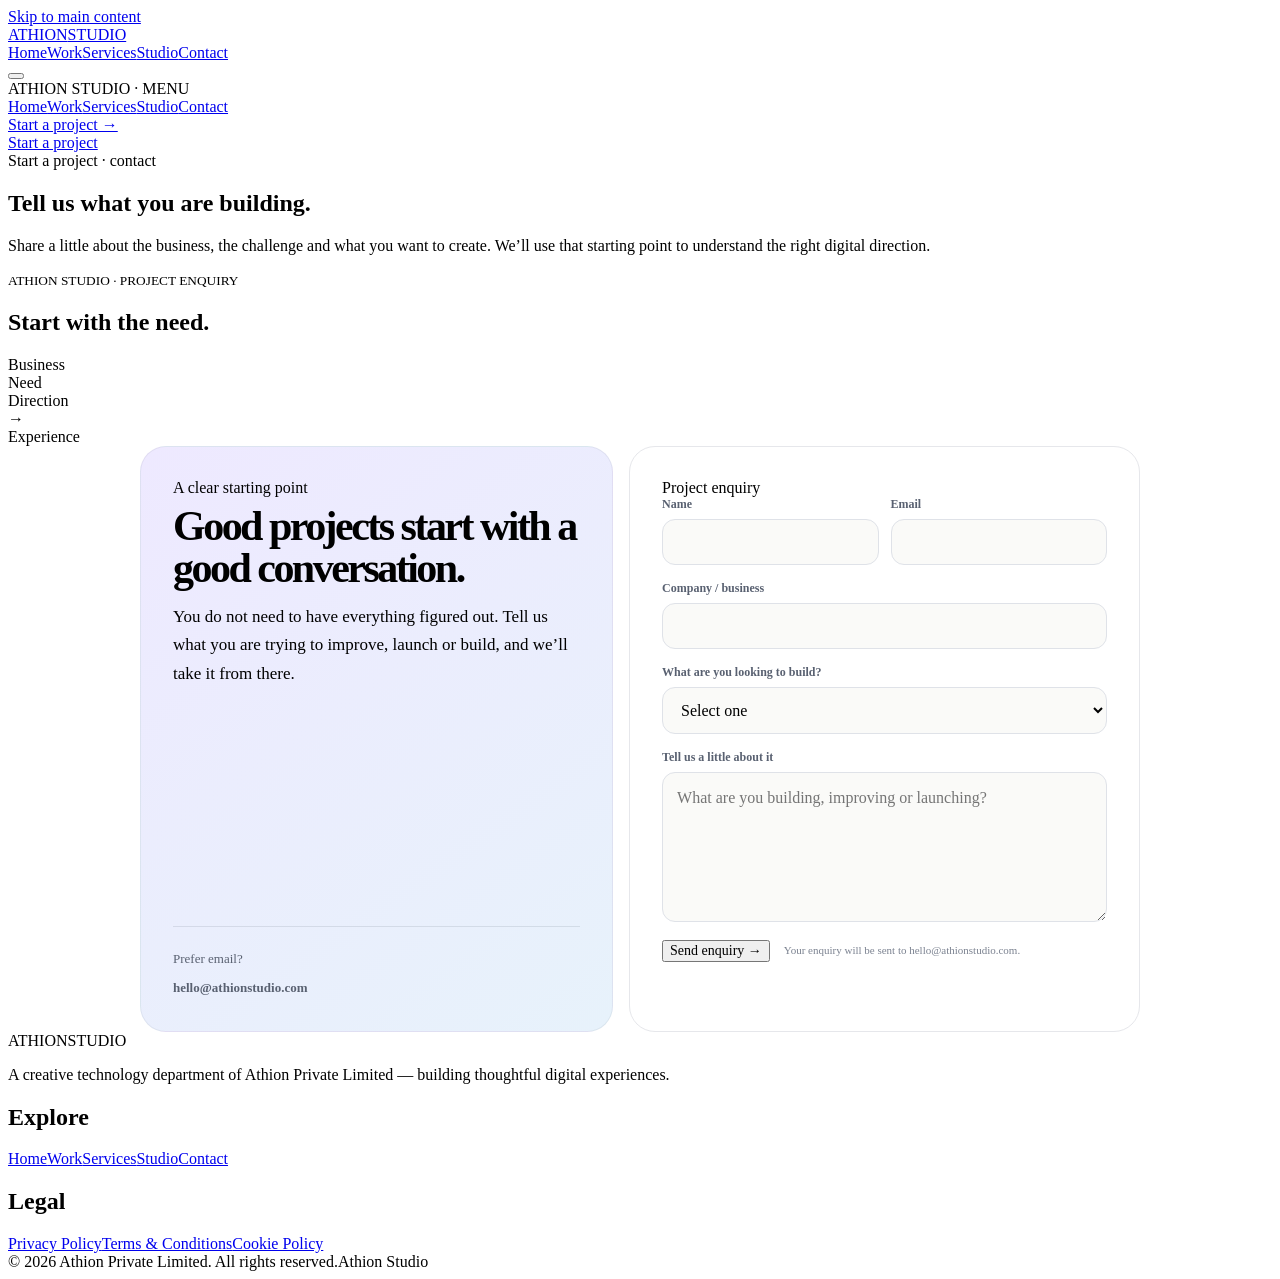
==== contact.html @ c83d3cfb "Add files via upload" ====
<!DOCTYPE html>

<html lang="en">
<head>
<meta charset="utf-8"/><meta content="width=device-width,initial-scale=1" name="viewport"/>
<title>Contact Athion Studio | Start a Project</title>
<link href="https://fonts.googleapis.com" rel="preconnect"/><link crossorigin="" href="https://fonts.gstatic.com" rel="preconnect"/>
<link href="https://fonts.googleapis.com/css2?family=Inter:wght@400;500;600;700;800&amp;display=swap" rel="stylesheet"/>
<link href="css/style.css" rel="stylesheet"/>
<style>
.contact-layout{max-width:1000px;margin:0 auto;display:grid;grid-template-columns:1fr 1.08fr;gap:16px;align-items:stretch}
.contact-intro{background:linear-gradient(145deg,#eee9ff,#e7f2fb);border:1px solid rgba(28,32,48,.06);border-radius:26px;padding:32px;display:flex;flex-direction:column;justify-content:space-between;min-height:520px}
.contact-intro h2{font-size:42px;line-height:1;letter-spacing:-.06em;margin:8px 0 14px;max-width:430px}
.contact-intro p{font-size:17px;line-height:1.68;color:var(--muted);max-width:450px;margin:0}
.contact-note{margin-top:34px;padding-top:22px;border-top:1px solid rgba(28,32,48,.1);font-size:13px;color:#596171;line-height:1.6}
.contact-email{display:inline-block;margin-top:8px;color:var(--ink);font-weight:700;text-decoration:none}
.contact-form-card{background:#fff;border:1px solid #e6e7eb;border-radius:26px;padding:32px;min-height:520px}
.contact-form{display:grid;gap:16px}
.form-row{display:grid;grid-template-columns:1fr 1fr;gap:12px}
.form-field{display:grid;gap:7px}
.form-field label{font-size:12px;font-weight:700;color:#596171}
.form-field input,.form-field select,.form-field textarea{width:100%;box-sizing:border-box;border:1px solid #dfe2e8;background:#fafaf8;border-radius:13px;padding:13px 14px;font:inherit;font-size:16px;color:var(--ink);outline:none;transition:border-color .2s,box-shadow .2s,background .2s}
.form-field textarea{min-height:150px;resize:vertical;line-height:1.55}
.form-field input:focus,.form-field select:focus,.form-field textarea:focus{border-color:#9b8be9;background:#fff;box-shadow:0 0 0 3px rgba(128,104,232,.1)}
.form-field select{appearance:auto}
.form-actions{display:flex;align-items:center;gap:14px;flex-wrap:wrap;margin-top:2px}
.form-actions .dark-btn{cursor:pointer;font-family:inherit;font-size:14px}
.form-privacy{font-size:11px;line-height:1.5;color:#7b8290;margin:0}
@media(max-width:860px){.contact-layout{grid-template-columns:1fr}.contact-intro,.contact-form-card{min-height:0}.contact-intro h2{font-size:40px}}
@media(max-width:760px){.form-row{grid-template-columns:1fr}.contact-intro,.contact-form-card{padding:24px}.contact-intro h2{font-size:36px}.form-field input,.form-field select,.form-field textarea{font-size:16px}}
</style>
<meta content="Tell Athion Studio about your business, project or digital challenge and start a conversation about the right digital direction." name="description"/><meta content="index,follow,max-image-preview:large,max-snippet:-1,max-video-preview:-1" name="robots"/><meta content="Athion Private Limited" name="author"/><meta content="#f7f7f4" name="theme-color"/><link href="https://athionstudio.com/contact.html" rel="canonical"/><meta content="website" property="og:type"/><meta content="Athion Studio" property="og:site_name"/><meta content="Contact Athion Studio | Start a Project" property="og:title"/><meta content="Tell Athion Studio about your business, project or digital challenge and start a conversation about the right digital direction." property="og:description"/><meta content="https://athionstudio.com/contact.html" property="og:url"/><meta content="summary_large_image" name="twitter:card"/><meta content="Contact Athion Studio | Start a Project" name="twitter:title"/><meta content="Tell Athion Studio about your business, project or digital challenge and start a conversation about the right digital direction." name="twitter:description"/><link href="assets/favicon.ico" rel="icon" sizes="any"/>
<link href="assets/athion-studio-favicon-32.png" rel="icon" type="image/png" sizes="32x32"/>
<link href="assets/athion-studio-favicon-180.png" rel="apple-touch-icon" sizes="180x180"/><script type="application/ld+json">{"@context":"https://schema.org","@type":"WebPage","name":"Contact Athion Studio","description":"Tell Athion Studio about your business, project or digital challenge and start a conversation about the right digital direction.","url":"https://athionstudio.com/contact.html","isPartOf":{"@type":"WebSite","name":"Athion Studio","url":"https://athionstudio.com/"},"inLanguage":"en-IN"}</script><meta content="en_IN" property="og:locale"/><meta content="https://athionstudio.com/assets/og-image.webp" property="og:image"/>
<meta content="image/webp" property="og:image:type"/><meta content="1200" property="og:image:width"/><meta content="630" property="og:image:height"/><meta content="Athion Studio — Creative technology for better digital experiences" property="og:image:alt"/><meta content="https://athionstudio.com/assets/og-image.webp" name="twitter:image"/><meta content="Athion Studio — Creative technology for better digital experiences" name="twitter:image:alt"/></head>
<body><a class="skip-link" href="#main-content">Skip to main content</a>
<div class="site">
<header aria-label="Primary navigation" class="nav wrap">
<a class="logo" href="index.html">ATHION<span>STUDIO</span></a>
<nav aria-label="Primary navigation"><a href="index.html">Home</a><a href="work.html">Work</a><a href="services.html">Services</a><a href="studio.html">Studio</a><a aria-current="page" class="active" href="contact.html">Contact</a></nav>
<button aria-controls="mobile-menu" aria-expanded="false" aria-label="Open navigation menu" class="mobile-menu-toggle" type="button"><span></span><span></span><span></span></button>
<div aria-hidden="true" class="mobile-menu" id="mobile-menu"><div class="mobile-menu-inner"><div class="mobile-menu-label">ATHION STUDIO · MENU</div><nav aria-label="Mobile navigation"><a  href="index.html">Home</a><a  href="work.html">Work</a><a  href="services.html">Services</a><a  href="studio.html">Studio</a><a aria-current="page" class="active"  href="contact.html">Contact</a></nav><a class="dark-btn mobile-menu-cta" href="contact.html">Start a project →</a></div></div>
<a class="dark-btn nav-cta" href="contact.html">Start a project</a>
</header>
<main id="main-content">
<section class="page-hero wrap">
<div class="page-hero-grid">
<div><div class="eyebrow">Start a project · contact</div><h1>Tell us what you are building.</h1><p>Share a little about the business, the challenge and what you want to create. We’ll use that starting point to understand the right digital direction.</p></div>
<div class="page-hero-visual"><div class="visual-panel"><small>ATHION STUDIO · PROJECT ENQUIRY</small><h2>Start with the need.</h3><div class="visual-flow"><div class="visual-chip">Business</div><div class="visual-chip">Need</div><div class="visual-chip">Direction</div><div class="visual-arrow">→</div><div class="visual-chip">Experience</div></div></div></div>
</div></section>
<section class="inner-section">
<div class="contact-layout">
<div class="contact-intro">
<div><div class="eyebrow">A clear starting point</div><h2>Good projects start with a good conversation.</h2><p>You do not need to have everything figured out. Tell us what you are trying to improve, launch or build, and we’ll take it from there.</p></div>
<div class="contact-note">Prefer email?<br/><a class="contact-email" href="mailto:hello@athionstudio.com">hello@athionstudio.com</a></div>
</div>
<div class="contact-form-card">
<div class="eyebrow">Project enquiry</div>
<form action="https://usebasin.com/f/6ccb13dd489a" class="contact-form" method="POST">
<div class="form-row">
<div class="form-field"><label for="name">Name</label><input autocomplete="name" id="name" name="name" required="" type="text"/></div>
<div class="form-field"><label for="email">Email</label><input autocomplete="email" id="email" name="email" required="" type="email"/></div>
</div>
<div class="form-field"><label for="company">Company / business</label><input autocomplete="organization" id="company" name="company" type="text"/></div>
<div class="form-field"><label for="need">What are you looking to build?</label><select id="need" name="project_type" required=""><option disabled="" selected="" value="">Select one</option><option>Website</option><option>Mobile application</option><option>Digital branding</option><option>Not sure yet</option></select></div>
<div class="form-field"><label for="message">Tell us a little about it</label><textarea id="message" name="message" placeholder="What are you building, improving or launching?" required=""></textarea></div>
<div class="form-actions"><button class="dark-btn" type="submit">Send enquiry →</button><p class="form-privacy">Your enquiry will be sent to hello@athionstudio.com.</p></div>
</form>
</div>
</div>
</section>
</main>
<footer class="footer wrap"><div class="footer-main"><div class="footer-brand"><div class="logo">ATHION<span>STUDIO</span></div><p>A creative technology department of Athion Private Limited — building thoughtful digital experiences.</p></div><div class="footer-links"><div><h2>Explore</h2><a href="index.html">Home</a><a href="work.html">Work</a><a href="services.html">Services</a><a href="studio.html">Studio</a><a href="contact.html">Contact</a></div><div><h2>Legal</h2><a href="legal/privacy.html">Privacy Policy</a><a href="legal/terms.html">Terms &amp; Conditions</a><a href="legal/cookies.html">Cookie Policy</a></div></div></div><div class="footer-bottom"><span>© 2026 Athion Private Limited. All rights reserved.</span><span>Athion Studio</span></div></footer>
</div><script src="js/script.js"></script>
</body></html>
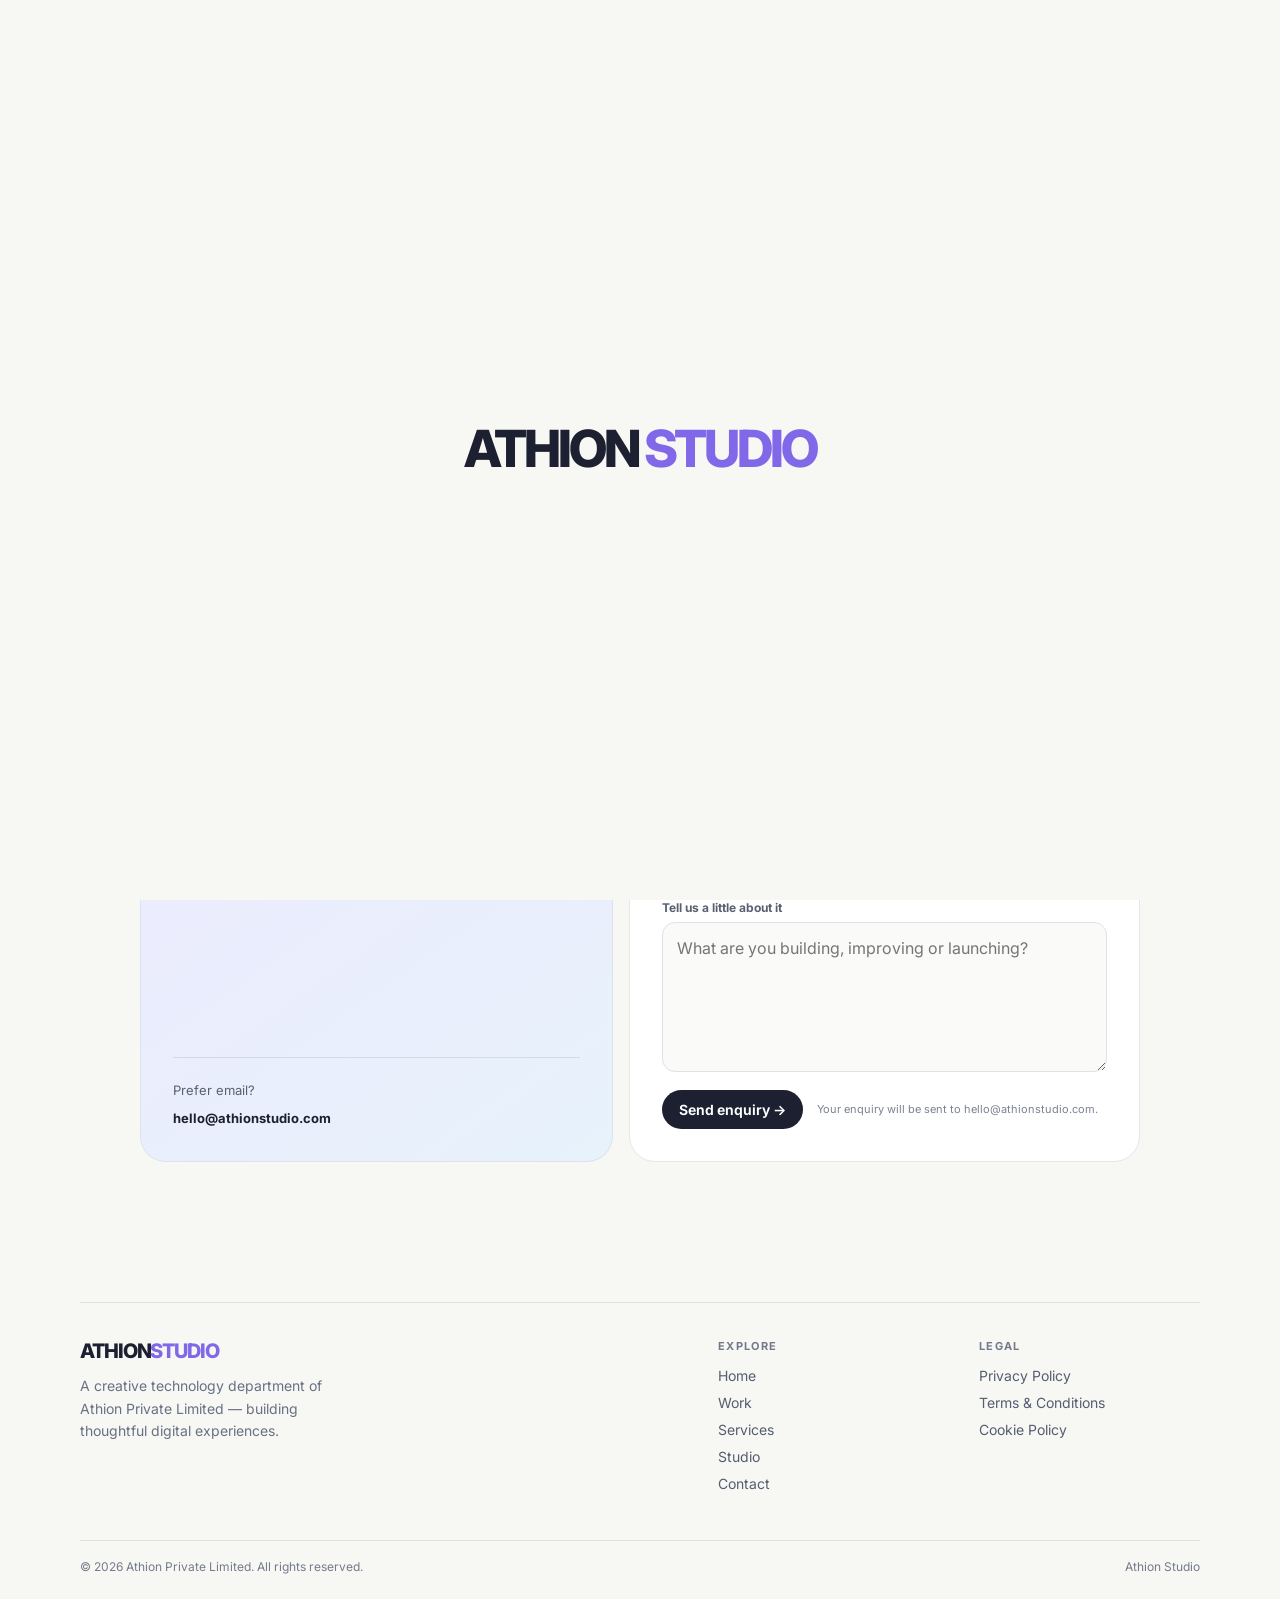
==== commit 93afb780: "Update contact.html" ====
--- a/contact.html
+++ b/contact.html
@@ -72,4 +72,4 @@
 </main>
 <footer class="footer wrap"><div class="footer-main"><div class="footer-brand"><div class="logo">ATHION<span>STUDIO</span></div><p>A creative technology department of Athion Private Limited — building thoughtful digital experiences.</p></div><div class="footer-links"><div><h2>Explore</h2><a href="index.html">Home</a><a href="work.html">Work</a><a href="services.html">Services</a><a href="studio.html">Studio</a><a href="contact.html">Contact</a></div><div><h2>Legal</h2><a href="legal/privacy.html">Privacy Policy</a><a href="legal/terms.html">Terms &amp; Conditions</a><a href="legal/cookies.html">Cookie Policy</a></div></div></div><div class="footer-bottom"><span>© 2026 Athion Private Limited. All rights reserved.</span><span>Athion Studio</span></div></footer>
 </div><script src="js/script.js"></script>
-</body></html>+</body></html>
--- a/css/style.css
+++ b/css/style.css
@@ -0,0 +1,695 @@
+*{box-sizing:border-box}
+:root{
+  --bg:#f7f7f4;--ink:#1c2030;--muted:#687083;--lav:#d8cdfb;
+  --blue:#c7def8;--blue2:#86c7f5;--purple:#8068e8;--yellow:#f6df9a;
+  --peach:#f5d7d0;--white:#fff;--grid-gap:16px;--section-pad:88px
+}
+html{scroll-behavior:smooth}
+body{margin:0;background:var(--bg);color:var(--ink);font-family:Inter,ui-sans-serif,system-ui,-apple-system,BlinkMacSystemFont,"Segoe UI",sans-serif}
+button,input{font:inherit}button{cursor:pointer}
+a{color:inherit}.site{overflow:hidden}.wrap{width:min(1120px,calc(100% - 48px));margin:auto}
+
+/* Header */
+.nav{height:72px;margin-top:18px;background:rgba(255,255,255,.82);backdrop-filter:blur(18px);border:1px solid rgba(28,32,48,.09);border-radius:22px;display:flex;align-items:center;justify-content:space-between;padding:0 16px 0 20px;position:relative;z-index:2;box-shadow:0 10px 30px rgba(28,32,48,.04)}
+.logo{text-decoration:none;font-weight:800;letter-spacing:-.055em;font-size:20px}.logo span{color:var(--purple)}
+nav{display:flex;gap:22px;align-items:center}nav a{text-decoration:none;color:#626a7a;font-size:12px;font-weight:500;padding:9px 3px;position:relative}nav a.active,nav a:hover{color:var(--ink)}nav a.active:after{content:"";position:absolute;left:0;right:0;bottom:2px;height:2px;border-radius:4px;background:var(--purple)}
+.dark-btn,.light-btn{border:0;border-radius:999px;padding:11px 17px;font-size:12px;font-weight:650;text-decoration:none;display:inline-flex;align-items:center;justify-content:center}
+.dark-btn{background:var(--ink);color:#fff}.light-btn{background:rgba(255,255,255,.62);color:var(--ink);border:1px solid rgba(28,32,48,.08)}
+.nav-cta{padding:12px 18px}
+
+/* Hero */
+.hero{max-width:1120px;margin:18px auto 0;border-radius:30px;padding:54px 42px 42px;background:linear-gradient(135deg,#e2d8ff 0%,#cfe4f9 55%,#f4dff0 100%);min-height:560px;position:relative;overflow:hidden}
+.hero:before{content:"";position:absolute;width:330px;height:330px;border-radius:50%;background:rgba(255,255,255,.34);right:-100px;top:-100px}
+.hero-grid{display:grid;grid-template-columns:1fr 1fr;gap:34px;align-items:center;position:relative;z-index:1}.hero-copy{max-width:500px}
+.eyebrow{font-size:11px;font-weight:700;letter-spacing:.14em;text-transform:uppercase;color:#62557f;margin-bottom:18px}.eyebrow.purple{color:#a99bf0}
+.hero h1{font-size:clamp(48px,7vw,78px);line-height:.94;letter-spacing:-.07em;margin:0 0 20px;max-width:590px}.hero h1 em{font-style:normal;color:#765ed8}
+.hero p{max-width:470px;color:#596174;line-height:1.6;font-size:14px;margin-bottom:25px}.actions{display:flex;gap:10px;flex-wrap:wrap}
+.hero-visual{position:relative;min-height:380px;display:flex;justify-content:center;align-items:center}.orb{position:absolute;width:110px;height:110px;border-radius:50%;background:linear-gradient(145deg,#9d84ee,#d9ccff);right:15%;top:2%;box-shadow:0 24px 45px rgba(86,65,160,.18)}
+.dashboard{position:absolute;left:4%;right:4%;top:16%;background:rgba(255,255,255,.82);border:1px solid rgba(255,255,255,.9);border-radius:25px;padding:16px;box-shadow:0 28px 60px rgba(69,66,120,.16);backdrop-filter:blur(12px);transform:none}
+.dash-head{display:flex;justify-content:space-between;align-items:center;font-size:11px;font-weight:700;margin-bottom:12px}.mini-grid{display:grid;grid-template-columns:1fr 1fr;gap:10px}
+.card{background:rgba(247,248,251,.9);border-radius:17px;padding:15px;min-height:105px;border:1px solid rgba(28,32,48,.05);transform:none}.card.wide{grid-column:span 2}
+.big{font-size:28px;font-weight:800;letter-spacing:-.05em}.small{font-size:10px;color:var(--muted);margin-top:5px}
+.bar{height:7px;background:#e8ebf1;border-radius:20px;margin-top:13px;overflow:hidden}.bar i{display:block;height:100%;border-radius:20px;background:linear-gradient(90deg,var(--blue2),var(--purple))}
+.chart{height:120px;display:flex;align-items:end;gap:7px;padding:12px 4px 0}.chart i,.bars i{flex:1;border-radius:8px 8px 3px 3px;background:linear-gradient(to top,#b7d8f6,#83c5f4)}
+
+/* Shared sections */
+.section{padding:var(--section-pad) 0}.section-head{max-width:1000px;margin:0 auto 32px;display:grid;grid-template-columns:1fr 1fr;align-items:end;gap:25px}.section-head>div{padding-right:24px}.section-head>p{margin:0;justify-self:end;max-width:390px;color:var(--muted);font-size:13px;line-height:1.6}
+.section h2{font-size:42px;line-height:1;letter-spacing:-.06em;margin:0}
+.stats{max-width:1000px;margin:0 auto;display:grid;grid-template-columns:repeat(4,1fr);gap:var(--grid-gap)}.stats article{background:#fff;border:1px solid #e7e8eb;border-radius:20px;padding:22px;min-height:132px;display:flex;flex-direction:column;justify-content:space-between;transform:none}.stats strong{font-size:34px;letter-spacing:-.06em}.stats span{color:var(--muted);font-size:10px}
+
+/* Services */
+.solutions{max-width:1000px;margin:0 auto;display:grid;grid-template-columns:repeat(3,1fr);gap:var(--grid-gap)}.solution{border-radius:26px;padding:28px;min-height:300px;position:relative;overflow:hidden;display:flex;flex-direction:column;transform:none}.solution.lavender{background:var(--lav)}.solution.blue{background:var(--blue)}.solution.peach{background:var(--peach)}
+.solution h3{font-size:26px;line-height:1.05;letter-spacing:-.045em;margin:18px 0 12px;max-width:230px}.solution p{color:#4f5668;max-width:270px;font-size:13px;line-height:1.55;margin:0}.pill{display:inline-flex;width:max-content;padding:7px 10px;border-radius:999px;background:rgba(255,255,255,.58);font-size:10px;font-weight:700}.service-mark{position:absolute;right:22px;bottom:18px;font-size:11px;font-weight:800;letter-spacing:.15em;color:rgba(28,32,48,.25)}
+
+/* AI */
+.ai{max-width:1000px;margin:0 auto;background:#1c2030;color:#fff;border-radius:28px;padding:34px;position:relative;overflow:hidden}.ai-grid{display:grid;grid-template-columns:1fr 1fr;gap:36px;align-items:center}.ai h2{font-size:43px;line-height:.98;letter-spacing:-.06em;margin:10px 0 15px}.ai p{color:#aeb5c4;font-size:13px;line-height:1.6;max-width:450px}.ai-note{font-size:11px!important;color:#838c9e!important;margin-top:18px}
+.promptbox{background:#292e3c;border:1px solid #3b4252;border-radius:18px;padding:14px}.promptbox label{display:block;font-size:10px;color:#aeb5c4;margin-bottom:9px}.promptbox input{width:100%;border:0;outline:0;background:transparent;color:#fff;font-size:13px}.promptbox input::placeholder{color:#8f97a8}
+.suggestions{display:flex;gap:7px;flex-wrap:wrap;margin-top:12px}.suggestions button{border:1px solid #414858;background:#242936;color:#dce1eb;border-radius:999px;padding:8px 10px;font-size:10px}.full{margin-top:12px;width:100%}.response{margin-top:12px;background:#f6f5ff;color:#24273a;border-radius:16px;padding:13px;font-size:11px;line-height:1.5;display:none}
+
+/* Data */
+.data-demo{max-width:1000px;margin:0 auto;display:grid;grid-template-columns:1fr 1fr;gap:var(--grid-gap)}.data-card{background:#fff;border:1px solid #e7e8eb;border-radius:22px;padding:24px;min-height:280px;transform:none}.donut{width:140px;height:140px;margin:25px auto 18px;border-radius:50%;background:conic-gradient(var(--purple) 0 62%,var(--blue2) 62% 87%,var(--yellow) 87% 100%);display:grid;place-items:center}.donut span{width:88px;height:88px;border-radius:50%;background:#fff;display:grid;place-items:center;font-weight:800;position:relative;z-index:1}.legend{display:flex;justify-content:center;gap:12px;flex-wrap:wrap;font-size:10px;color:var(--muted)}.legend i{display:inline-block;width:7px;height:7px;border-radius:50%;margin-right:4px}.l1{background:var(--purple)}.l2{background:var(--blue2)}.l3{background:var(--yellow)}
+.bars{height:170px;display:flex;align-items:end;gap:10px;padding:20px 10px 0}.bars i{display:block;background:linear-gradient(to top,#b7d8f6,#8068e8);min-height:10px}.data-caption{font-size:10px;color:var(--muted);margin-top:13px;text-align:center}
+
+
+/* Animated results */
+.results-panel{max-width:1000px;margin:0 auto;background:#fff;border:1px solid #e7e8ec;border-radius:26px;padding:26px;transform:none}
+.result-intro{display:flex;align-items:flex-end;justify-content:space-between;gap:20px;margin-bottom:20px}
+.result-kicker{display:block;font-size:10px;font-weight:700;letter-spacing:.12em;text-transform:uppercase;color:#7b718d;margin-bottom:9px}
+.result-intro h3{font-size:26px;line-height:1.02;letter-spacing:-.045em;margin:0}
+.result-status{font-size:10px;color:#7b8290;border:1px solid #e3e5e9;padding:7px 10px;border-radius:999px;white-space:nowrap}
+.metrics{display:grid;grid-template-columns:repeat(3,1fr);gap:10px;margin-bottom:12px}
+.metric{background:#f7f7f4;border-radius:17px;padding:17px;min-height:112px;display:flex;flex-direction:column;justify-content:space-between}
+.metric small{display:block;color:var(--muted);font-size:10px}.metric strong{display:block;font-size:31px;letter-spacing:-.055em;line-height:1}.metric em{font-style:normal;color:#66866f;font-size:10px}
+.growth-chart{background:#fafaf9;border-radius:18px;padding:18px;margin-bottom:12px}
+.chart-title{display:flex;justify-content:space-between;gap:15px;font-size:10px;font-weight:650;margin-bottom:10px;color:#42495a}
+.chart-title span:last-child{color:#858c99;font-weight:500}
+.animated-bars{height:185px;display:flex;align-items:end;gap:10px;padding:14px 4px 0;border-bottom:1px solid #e5e7eb}
+.animated-bars i{display:block;flex:1;height:0;min-width:12px;border-radius:8px 8px 2px 2px;background:linear-gradient(to top,#a9d8f2,#65b7eb);transition:height 1.15s cubic-bezier(.2,.8,.2,1)}
+.chart-labels{display:flex;gap:10px;padding:8px 4px 0;color:#8a91a0;font-size:9px}.chart-labels span{flex:1;text-align:center}
+.composition{display:grid;grid-template-columns:190px 1fr;gap:28px;align-items:center;background:#f7f7f4;border-radius:18px;padding:20px}
+.ring-wrap{width:150px;height:150px;position:relative;display:grid;place-items:center;margin:auto}.ring{width:150px;height:150px;border-radius:50%;background:conic-gradient(var(--purple) 0 0deg,#edf0f4 0 360deg);display:grid;place-items:center;transition:background 1.2s ease}.ring:after{content:"";position:absolute;width:92px;height:92px;border-radius:50%;background:#f7f7f4}.ring-center{position:absolute;font-size:20px;font-weight:800;z-index:1}
+.composition-copy h3{font-size:23px;letter-spacing:-.04em;margin:4px 0 14px}.composition-copy p{font-size:10px;color:var(--muted);line-height:1.55;margin:14px 0 0;max-width:400px}
+.legend{display:grid;gap:9px}.legend div{display:flex;justify-content:space-between;border-bottom:1px solid #e1e3e7;padding-bottom:8px;font-size:11px}.legend span{display:flex;align-items:center;gap:6px;color:#5f6675}.legend b{font-weight:700}.dot{width:7px;height:7px;border-radius:50%;display:inline-block}.dot.design{background:var(--purple)}.dot.build{background:var(--blue2)}.dot.optimise{background:var(--yellow)}
+.data-note{font-size:9px;color:#8b92a0;text-align:center;margin-top:13px}
+@media(max-width:760px){.results-panel{padding:20px}.result-intro{display:block}.result-status{display:inline-flex;margin-top:12px}.metrics{grid-template-columns:1fr}.composition{grid-template-columns:1fr}.animated-bars{gap:7px}.chart-labels{gap:7px;font-size:8px}}
+
+/* Footer */
+.footer{max-width:1120px;padding:64px 0 25px}.footer-main{border-top:1px solid #dedfe3;padding-top:36px;display:grid;grid-template-columns:1.2fr 1fr;gap:60px}.footer-brand p{font-size:12px;color:var(--muted);max-width:280px;line-height:1.6;margin-top:12px}.footer-links{display:grid;grid-template-columns:1fr 1fr;gap:40px}.footer-links h4{font-size:11px;text-transform:uppercase;letter-spacing:.12em;margin:0 0 14px;color:#73798a}.footer-links a{display:block;text-decoration:none;color:#555d70;font-size:12px;margin:0 0 10px}.footer-links a:hover{color:var(--ink)}.footer-bottom{border-top:1px solid #dedfe3;margin-top:38px;padding-top:18px;display:flex;justify-content:space-between;color:#747b8b;font-size:10px}
+
+/* Alignment lock */
+.nav,.hero,.dashboard,.card,.solution,.data-card,.ai,.stats article{transform:none}
+
+/* Responsive */
+@media(max-width:860px){nav{gap:12px}.solutions{grid-template-columns:1fr 1fr}.hero-grid{gap:20px}}
+@media(max-width:760px){
+  .wrap{width:min(100% - 32px,1120px)}.nav{height:66px}.nav nav{display:none}
+  .hero{padding:38px 24px}.hero-grid,.section-head,.ai-grid,.data-demo{grid-template-columns:1fr}
+  .section-head>div{padding-right:0}.section-head>p{justify-self:start;margin-top:14px}.stats{grid-template-columns:1fr 1fr}
+  .solutions{grid-template-columns:1fr}.section{padding:64px 0}.section h2{font-size:36px}
+  .hero-visual{min-height:330px}.dashboard{left:0;right:0}.hero h1{font-size:54px}
+  .footer-main{grid-template-columns:1fr;gap:36px}.footer-bottom{display:block}.footer-bottom span{display:block;margin-top:7px}
+}
+@media(max-width:470px){
+  .wrap{width:min(100% - 24px,1120px)}.stats{grid-template-columns:1fr}.mini-grid{grid-template-columns:1fr}.card.wide{grid-column:auto}
+  .hero-visual{min-height:410px}.footer-links{gap:20px}.nav-cta{padding:10px 13px}.hero h1{font-size:48px}
+}
+
+/* Hero visual V1.5 — capability demonstration, not decorative analytics */
+.hero-visual{position:relative;min-height:380px;display:flex;justify-content:center;align-items:center}
+.studio-flow{position:relative;width:min(100%,520px);background:rgba(255,255,255,.78);border:1px solid rgba(255,255,255,.92);border-radius:26px;padding:18px;box-shadow:0 28px 60px rgba(69,66,120,.15);backdrop-filter:blur(14px);z-index:2}
+.ai-orb{position:absolute;border-radius:50%;pointer-events:none}
+.orb-a{width:105px;height:105px;right:6%;top:2%;background:linear-gradient(145deg,#9d84ee,#d9ccff);box-shadow:0 24px 45px rgba(86,65,160,.16)}
+.orb-b{width:48px;height:48px;left:8%;bottom:5%;background:#bfe0f7;box-shadow:0 15px 30px rgba(90,150,195,.13)}
+.flow-top{display:flex;justify-content:space-between;align-items:center;padding:2px 2px 16px;font-size:9px;font-weight:700;color:#667082}
+.flow-label{letter-spacing:.1em}
+.flow-dot{display:flex;align-items:center;gap:6px}
+.flow-dot i{width:6px;height:6px;border-radius:50%;background:#6fb987;display:block;box-shadow:0 0 0 4px rgba(111,185,135,.12)}
+.flow-stage{display:grid;grid-template-columns:1fr 30px 1fr;align-items:center;gap:9px}
+.flow-card{min-height:205px;border-radius:19px;padding:18px;display:flex;flex-direction:column;justify-content:flex-start;position:relative;overflow:hidden}
+.input-card{background:#f7f8fb;border:1px solid #e8e9ee}
+.output-card{background:linear-gradient(145deg,#e8e0ff,#e5f0fb);border:1px solid rgba(255,255,255,.75)}
+.flow-icon{display:grid;place-items:center;width:30px;height:30px;border-radius:10px;background:#e6e9ef;color:#596174;font-size:9px;font-weight:800;margin-bottom:20px}
+.flow-icon.purple{background:#cbbdf4;color:#4e3d91}
+.flow-card small{font-size:9px;letter-spacing:.1em;font-weight:700;color:#7a8290;margin-bottom:9px}
+.flow-card strong{font-size:20px;line-height:1.05;letter-spacing:-.045em}
+.flow-chip{margin-top:auto;width:max-content;padding:7px 9px;border-radius:999px;background:#fff;border:1px solid #e7e8ed;color:#626a78;font-size:9px}
+.flow-arrow{width:30px;height:30px;border-radius:50%;background:#fff;display:grid;place-items:center;color:#7c69d6;font-weight:700;box-shadow:0 7px 18px rgba(50,55,75,.08)}
+.direction-list{display:grid;gap:7px;margin-top:auto}
+.direction-list span{font-size:9px;color:#5d6676;display:flex;align-items:center;gap:6px}
+.direction-list i{width:5px;height:5px;border-radius:50%;background:#8068e8}
+.flow-bottom{padding:17px 2px 1px}
+.flow-bottom>span{display:block;font-size:9px;color:#7c8491;margin-top:8px;text-align:center}
+.progress-line{height:4px;border-radius:99px;background:#e6e9ef;overflow:hidden}
+.progress-line i{display:block;width:76%;height:100%;border-radius:99px;background:linear-gradient(90deg,#86c7f5,#8068e8);animation:flowProgress 2.4s ease-in-out infinite alternate}
+@keyframes flowProgress{from{width:52%}to{width:88%}}
+@media(max-width:760px){
+  .studio-flow{width:100%}
+  .flow-stage{grid-template-columns:1fr}
+  .flow-arrow{margin:auto;transform:rotate(90deg)}
+  .flow-card{min-height:165px}
+  .orb-a{right:-2%}
+}
+
+.hero-visual .dashboard{display:none!important}
+.hero-visual>.orb{display:none!important}
+
+/* V1.6 — positioning refinement */
+.final-cta{max-width:1000px;margin:18px auto 0;padding:34px 36px;border-radius:26px;background:linear-gradient(135deg,#eee9ff,#e7f2fb);border:1px solid rgba(28,32,48,.06);display:flex;align-items:center;justify-content:space-between;gap:30px}
+.final-cta h2{font-size:38px;line-height:1;letter-spacing:-.055em;margin:0 0 10px}
+.final-cta p{margin:0;color:var(--muted);font-size:12px;line-height:1.55;max-width:450px}
+@media(max-width:760px){.final-cta{display:block;padding:28px 24px}.final-cta .dark-btn{margin-top:18px}}
+
+/* V1.7 — typography refinement */
+body{font-size:16px}
+nav a{font-size:13px}
+.nav-cta{font-size:13px}
+.dark-btn,.light-btn{font-size:13px}
+.hero p{font-size:16px;line-height:1.65}
+.section h2{font-size:48px}
+.section-head>p{font-size:15px;line-height:1.65}
+.eyebrow{font-size:11px}
+.stats span{font-size:12px}
+.stats strong{font-size:36px}
+.solution h3{font-size:30px}
+.solution p{font-size:15px;line-height:1.6}
+.pill{font-size:10px}
+.ai h2{font-size:46px}
+.ai p{font-size:15px;line-height:1.65}
+.ai-note{font-size:12px!important}
+.promptbox label{font-size:11px}
+.promptbox input{font-size:14px}
+.suggestions button{font-size:11px}
+.response{font-size:12px}
+.metric strong{font-size:34px}
+.metric small,.metric em{font-size:11px}
+.result-intro h3{font-size:29px}
+.result-kicker{font-size:10px}
+.result-status{font-size:10px}
+.chart-title{font-size:11px}
+.chart-labels{font-size:10px}
+.composition-copy h3{font-size:25px}
+.composition-copy p{font-size:12px}
+.legend div{font-size:12px}
+.data-note{font-size:10px}
+.footer-brand p{font-size:13px}
+.footer-links h4{font-size:11px}
+.footer-links a{font-size:13px}
+.footer-bottom{font-size:11px}
+.final-cta h2{font-size:42px}
+.final-cta p{font-size:14px;line-height:1.6}
+@media(max-width:760px){
+  .section h2{font-size:40px}
+  .section-head>p{font-size:14px}
+  .solution h3{font-size:28px}
+  .ai h2{font-size:39px}
+  .hero p{font-size:15px}
+  .final-cta h2{font-size:36px}
+}
+
+/* DIRECTION selector refinement — Athion Curated / Athion Crafted */
+.ai-selector{background:#1c2030}
+.ai-system-map{display:flex;align-items:center;gap:9px;flex-wrap:wrap;margin-top:24px;font-size:9px;letter-spacing:.08em;color:#dfe3ec}
+.ai-system-map span{border:1px solid #414858;background:#252a37;border-radius:999px;padding:8px 10px}
+.ai-system-map i{font-style:normal;color:#aeb5c4}
+.selector-box{min-height:390px}
+.selector-progress{display:flex;justify-content:space-between;gap:12px;margin-bottom:18px;color:#8f97a8;font-size:10px;letter-spacing:.04em}
+.selector-progress span:first-child{color:#dce1eb;font-weight:700}
+.selector-step{display:none}
+.selector-step.is-active{display:block}
+.selector-step label{display:block;color:#fff;font-size:14px;line-height:1.45;margin-bottom:13px}
+.choice-grid{display:grid;grid-template-columns:1fr 1fr;gap:8px}
+.choice-grid.two{grid-template-columns:1fr 1fr}
+.choice-grid button{border:1px solid #414858;background:#242936;color:#dce1eb;border-radius:12px;padding:11px 12px;font-size:11px;line-height:1.35;text-align:left;min-height:44px;cursor:pointer;transition:background .2s ease,border-color .2s ease,transform .2s ease}
+.choice-grid button:hover{border-color:#7167a8;background:#303646}
+.choice-grid button.selected{border-color:#a999ff;background:#353148;color:#fff}
+.selector-actions{display:flex;gap:8px;margin-top:15px}
+.selector-actions .light-btn,.selector-actions .dark-btn{flex:1;text-align:center;border-radius:12px;padding:11px 12px}
+.selector-actions .light-btn:disabled{opacity:.35;cursor:not-allowed}
+.selector-result{background:#f6f5ff;margin-top:15px;padding:16px}
+.recommendation-kicker{font-size:9px;letter-spacing:.12em;color:#8068e8;font-weight:700;margin-bottom:6px}
+.selector-result strong{font-size:11px;color:#596078;display:block}
+.selector-result h3{font-size:25px;letter-spacing:-.04em;margin:3px 0 7px;color:#24273a}
+.selector-result p{font-size:11px;line-height:1.55;color:#596078;margin:0!important}
+.recommendation-meta{display:flex;justify-content:space-between;gap:10px;margin-top:12px;padding-top:10px;border-top:1px solid #ddddea;font-size:9px;color:#777d90}
+.selector-step.needs-answer{animation:answerNudge .35s ease}
+@keyframes answerNudge{25%{transform:translateX(-4px)}75%{transform:translateX(4px)}}
+@media(max-width:760px){
+  .choice-grid,.choice-grid.two{grid-template-columns:1fr}
+  .selector-box{min-height:0}
+  .ai-system-map{gap:6px}
+}
+
+/* V1.9 — unified Athion direction engine */
+.direction-input{width:100%;resize:vertical;min-height:92px;border:1px solid #414858;outline:none;background:#242936;color:#fff;border-radius:12px;padding:12px;font-size:14px;line-height:1.5;font-family:inherit}.direction-input::placeholder{color:#8f97a8}.direction-input:focus{border-color:#a999ff;box-shadow:0 0 0 3px rgba(169,153,255,.1)}.direction-input.needs-answer{animation:answerNudge .35s ease;border-color:#a999ff}.suggestions{margin-top:10px}.suggestions button{min-height:38px}.recommendation-primary{font-size:10px;font-weight:700;color:#596078;margin-bottom:2px}.recommendation-meta{display:grid;grid-template-columns:1fr 1fr;align-items:start}.recommendation-meta>div{display:grid;gap:3px}.recommendation-meta small{font-size:8px;letter-spacing:.1em;color:#9a9fb0}.recommendation-meta span{font-size:9px;color:#596078}.recommendation-rule{margin-top:12px;padding-top:10px;border-top:1px solid #ddddea;font-size:9px;color:#777d90;line-height:1.45}.selector-result h3{font-size:22px}.selector-result p{max-width:none!important}.ai-system-map span{white-space:nowrap}
+@media(max-width:760px){.recommendation-meta{grid-template-columns:1fr;gap:10px}.direction-input{font-size:16px}.ai-system-map span{font-size:8px}}
+
+/* V1.10 — second typography pass: improved readability */
+body{font-size:17px}
+nav a{font-size:14px}
+.nav-cta{font-size:14px}
+.dark-btn,.light-btn{font-size:14px}
+.hero p{font-size:17px;line-height:1.68}
+.eyebrow{font-size:12px}
+.section h2{font-size:52px}
+.section-head>p{font-size:16px;line-height:1.68}
+.stats strong{font-size:38px}
+.stats span{font-size:13px}
+.solution h3{font-size:31px}
+.solution p{font-size:16px;line-height:1.65}
+.pill{font-size:11px}
+.ai h2{font-size:49px}
+.ai p{font-size:16px;line-height:1.68}
+.ai-note{font-size:13px!important}
+.ai-system-map{font-size:10px}
+.ai-system-map span{padding:9px 11px}
+.selector-progress{font-size:11px}
+.selector-step label{font-size:15px}
+.choice-grid button{font-size:12px;padding:12px 13px}
+.selector-actions .light-btn,.selector-actions .dark-btn{font-size:13px}
+.recommendation-kicker{font-size:10px}
+.selector-result strong{font-size:12px}
+.selector-result h3{font-size:27px}
+.selector-result p{font-size:12px;line-height:1.6}
+.recommendation-meta{font-size:10px}
+.metric strong{font-size:36px}
+.metric small,.metric em{font-size:12px}
+.result-intro h3{font-size:31px}
+.chart-title{font-size:12px}
+.chart-labels{font-size:11px}
+.composition-copy h3{font-size:27px}
+.composition-copy p{font-size:13px}
+.legend div{font-size:13px}
+.data-note{font-size:11px}
+.footer-brand p{font-size:14px}
+.footer-links a{font-size:14px}
+.footer-bottom{font-size:12px}
+.final-cta h2{font-size:44px}
+.final-cta p{font-size:15px;line-height:1.65}
+@media(max-width:760px){
+  .section h2{font-size:43px}
+  .section-head>p{font-size:15px}
+  .solution h3{font-size:29px}
+  .solution p{font-size:15px}
+  .ai h2{font-size:42px}
+  .ai p{font-size:15px}
+  .hero p{font-size:16px}
+  .final-cta h2{font-size:38px}
+}
+@media(max-width:470px){
+  .section h2{font-size:39px}
+  .ai h2{font-size:39px}
+}
+
+/* V1.11 — reduced-friction AI interaction */
+.text-btn{display:block;margin:11px auto 0;background:none;border:0;color:#aeb5c4;font:inherit;font-size:11px;text-decoration:underline;cursor:pointer;padding:7px 10px}.text-btn:hover{color:#fff}.selector-box{min-height:360px}.selector-result{margin-top:15px}
+.recommendation-cta{display:inline-flex;align-items:center;justify-content:center;text-decoration:none;margin-top:16px;width:100%;}
+
+/* V1.14 — Inner page design system; same language as homepage. */
+.page-hero{padding:72px 0 46px}.page-hero-grid{display:grid;grid-template-columns:1.15fr .85fr;gap:42px;align-items:end}.page-hero h1{font-size:68px;line-height:.96;letter-spacing:-.065em;margin:10px 0 18px;max-width:760px}.page-hero p{font-size:18px;line-height:1.68;color:var(--muted);max-width:650px}.page-hero-visual{min-height:250px;border-radius:28px;background:linear-gradient(145deg,#eee9ff,#e7f2fb);border:1px solid rgba(28,32,48,.06);padding:20px;position:relative;overflow:hidden}.page-hero-visual:before,.page-hero-visual:after{content:"";position:absolute;border-radius:50%;pointer-events:none}.page-hero-visual:before{width:130px;height:130px;right:-20px;top:-28px;background:#cdbff7}.page-hero-visual:after{width:60px;height:60px;left:18px;bottom:-20px;background:#c5e1f7}.visual-panel{position:relative;z-index:2;background:rgba(255,255,255,.76);border:1px solid rgba(255,255,255,.9);border-radius:22px;padding:20px;min-height:205px;backdrop-filter:blur(10px)}.visual-panel small{font-size:10px;letter-spacing:.12em;font-weight:800;color:#777f90}.visual-panel h3{font-size:27px;letter-spacing:-.045em;margin:12px 0 14px}.visual-flow{display:flex;gap:8px;align-items:center;flex-wrap:wrap}.visual-chip{background:#f7f7f4;border:1px solid #e4e6eb;border-radius:14px;padding:12px;font-size:11px;color:#5f6675}.visual-arrow{width:30px;height:30px;border-radius:50%;background:#fff;display:grid;place-items:center;color:#8068e8}.inner-section{padding:76px 0}.inner-section.alt{background:#f1f1ed}.inner-head{max-width:1000px;margin:0 auto 28px}.inner-head h2{font-size:48px;line-height:1;letter-spacing:-.06em;margin:8px 0 12px}.inner-head p{font-size:16px;line-height:1.7;color:var(--muted);max-width:690px}.feature-grid{max-width:1000px;margin:0 auto;display:grid;grid-template-columns:repeat(3,1fr);gap:16px}.feature-card{background:#fff;border:1px solid #e6e7eb;border-radius:24px;padding:25px;min-height:230px}.feature-card.lav{background:var(--lav);border-color:transparent}.feature-card.blue{background:var(--blue);border-color:transparent}.feature-card.peach{background:var(--peach);border-color:transparent}.feature-card .num{font-size:11px;font-weight:800;letter-spacing:.12em;color:#7b8290}.feature-card h3{font-size:27px;line-height:1.05;letter-spacing:-.045em;margin:30px 0 12px}.feature-card p{font-size:14px;line-height:1.65;color:#586071}.feature-card ul{margin:18px 0 0;padding:0;list-style:none;display:grid;gap:8px}.feature-card li{font-size:12px;color:#5b6272;display:flex;gap:8px}.feature-card li:before{content:"";width:6px;height:6px;border-radius:50%;background:#8068e8;margin-top:6px;flex:none}.process{max-width:1000px;margin:0 auto;display:grid;gap:10px}.process-row{display:grid;grid-template-columns:100px 1fr 170px;gap:18px;align-items:center;background:#fff;border:1px solid #e6e7eb;border-radius:18px;padding:18px 20px}.process-row strong{font-size:12px;letter-spacing:.08em;color:#7b8290}.process-row h3{font-size:20px;letter-spacing:-.03em;margin:0 0 5px}.process-row p{font-size:12px;color:var(--muted);margin:0;line-height:1.5}.process-tag{justify-self:end;border-radius:999px;background:#f1f2f5;padding:8px 10px;font-size:10px;color:#636b7a}.package-grid{max-width:1000px;margin:0 auto;display:grid;grid-template-columns:repeat(3,1fr);gap:14px}.package-card{background:#fff;border:1px solid #e5e7eb;border-radius:24px;padding:25px;min-height:420px;display:flex;flex-direction:column}.package-card.featured{background:linear-gradient(145deg,#eee9ff,#e7f2fb);border-color:rgba(128,104,232,.18)}.package-card h3{font-size:30px;letter-spacing:-.05em;margin:0 0 10px}.package-price{font-size:24px;font-weight:800;letter-spacing:-.04em;margin-bottom:18px}.package-card p{font-size:13px;line-height:1.6;color:var(--muted);margin:0 0 18px}.package-card ul{list-style:none;padding:0;margin:0;display:grid;gap:10px}.package-card li{font-size:12px;color:#596171;display:flex;gap:8px}.package-card li:before{content:"✓";font-weight:800;color:#8068e8}.package-card .dark-btn{margin-top:auto;text-align:center}.metric-grid{max-width:1000px;margin:0 auto;display:grid;grid-template-columns:repeat(4,1fr);gap:12px}.mini-metric{background:#fff;border:1px solid #e6e7eb;border-radius:20px;padding:20px;min-height:135px}.mini-metric small{font-size:10px;color:var(--muted)}.mini-metric strong{display:block;font-size:34px;letter-spacing:-.055em;margin-top:20px}.chart-shell{max-width:1000px;margin:18px auto 0;background:#fff;border:1px solid #e6e7eb;border-radius:24px;padding:24px}.chart-shell .animated-bars{height:210px}.chart-shell .data-note{text-align:left}.cta-band{max-width:1000px;margin:0 auto;padding:34px 36px;border-radius:26px;background:linear-gradient(135deg,#eee9ff,#e7f2fb);display:flex;align-items:center;justify-content:space-between;gap:30px}.cta-band h2{font-size:38px;line-height:1;letter-spacing:-.055em;margin:0 0 9px}.cta-band p{font-size:14px;color:var(--muted);line-height:1.6;margin:0;max-width:560px}.legal-copy{max-width:800px;margin:0 auto}.legal-copy h2{font-size:28px;letter-spacing:-.04em;margin:36px 0 10px}.legal-copy p{font-size:15px;line-height:1.75;color:#596171}.draft-note{font-size:11px;color:#7b8290;margin-top:12px}
+@media(max-width:860px){.page-hero-grid{grid-template-columns:1fr}.feature-grid,.package-grid{grid-template-columns:1fr 1fr}.metric-grid{grid-template-columns:1fr 1fr}.page-hero h1{font-size:58px}}
+@media(max-width:760px){.page-hero{padding:50px 0 30px}.page-hero h1{font-size:48px}.page-hero p{font-size:16px}.inner-section{padding:60px 0}.inner-head h2{font-size:40px}.feature-grid,.package-grid,.metric-grid{grid-template-columns:1fr}.process-row{grid-template-columns:1fr}.process-tag{justify-self:start}.visual-flow{display:grid;grid-template-columns:1fr}.visual-arrow{margin:auto;transform:rotate(90deg)}.cta-band{display:block;padding:28px 24px}.cta-band .dark-btn{margin-top:18px}}
+
+/* V1.19 — Work page color alignment with homepage */
+.work-hero .page-hero-visual{background:linear-gradient(145deg,#eee9ff,#e7f2fb)}
+.work-hero .page-hero-visual:before{background:#cdbff7}
+.work-hero .page-hero-visual:after{background:#c5e1f7}
+.project:nth-of-type(even){background:transparent}
+.project-main-visual{background:#fff;border-color:rgba(28,32,48,.06);box-shadow:0 24px 55px rgba(69,66,120,.10)}
+.project-main-visual[style*="background:#17151a"],.gallery-image[style*="background:#17151a"]{border-color:rgba(255,255,255,.12)}
+.project-copy{background:rgba(255,255,255,.84);border-color:rgba(28,32,48,.07)}
+.meta-card.lav{background:var(--lav);border-color:transparent}
+.meta-card.blue{background:var(--blue);border-color:transparent}
+.meta-card.peach{background:var(--peach);border-color:transparent}
+.meta-card.butter{background:var(--yellow);border-color:transparent}
+.scope-card.lav{background:var(--lav);border-color:transparent}
+.scope-card.blue{background:var(--blue);border-color:transparent}
+.scope-card.peach{background:var(--peach);border-color:transparent}
+.project-main-visual .visual-label{background:rgba(255,255,255,.86);color:var(--ink)}
+.gallery-image{background:#fff;border:1px solid rgba(28,32,48,.05)}
+
+/* V1.18 — Work page styling aligned with homepage visual language */
+.work-hero{padding-top:42px;padding-bottom:56px}
+.work-hero .page-hero-grid{gap:34px}
+.work-hero .page-hero-visual{position:relative}
+.work-hero .page-hero-visual:before{content:"";position:absolute;width:180px;height:180px;border-radius:50%;right:-35px;top:-35px;background:rgba(216,205,251,.65);filter:blur(1px);z-index:0}
+.work-hero .visual-panel{position:relative;z-index:1;border-radius:28px;box-shadow:0 28px 60px rgba(69,66,120,.12);border:1px solid rgba(255,255,255,.9);background:rgba(255,255,255,.76);backdrop-filter:blur(14px)}
+.project{padding:92px 0;position:relative}
+.project:nth-of-type(even){background:linear-gradient(180deg,rgba(255,255,255,.34),rgba(255,255,255,.14))}
+.project-top{max-width:1000px;margin:0 auto 30px}
+.project-top h2{font-size:48px;line-height:.98;letter-spacing:-.06em;max-width:720px}
+.project-top p{font-size:15px;line-height:1.65;color:var(--muted);max-width:620px;margin:10px 0 0}
+.project-kicker{font-size:13px;color:#687083}
+.project-capabilities{padding-bottom:4px}
+.pill{padding:9px 12px;background:rgba(255,255,255,.68);border-color:rgba(28,32,48,.09);box-shadow:0 5px 16px rgba(28,32,48,.03)}
+.project-feature{max-width:1000px;margin:0 auto;gap:18px}
+.project-main-visual{min-height:540px;border-radius:30px;background:#eef0f4;box-shadow:0 24px 55px rgba(28,32,48,.08);border:1px solid rgba(255,255,255,.92)}
+.project-main-visual img{min-height:540px}
+.project-main-visual .visual-label{left:18px;bottom:18px;border:1px solid rgba(28,32,48,.07);box-shadow:0 8px 22px rgba(28,32,48,.06);font-size:11px}
+.project-copy{padding:26px 25px;border-radius:24px;background:rgba(255,255,255,.84);border:1px solid rgba(28,32,48,.07);box-shadow:0 12px 30px rgba(28,32,48,.035)}
+.project-copy h3{font-size:24px;letter-spacing:-.035em}
+.project-copy p{font-size:14px;line-height:1.7}
+.project-meta{gap:10px}
+.project-meta .meta-card{padding:19px;border:1px solid rgba(28,32,48,.05);box-shadow:0 8px 22px rgba(28,32,48,.025)}
+.meta-card strong{font-size:12px}
+.meta-card span{font-size:12px;line-height:1.55}
+.project-gallery{max-width:1000px;margin:18px auto 0;gap:14px}
+.gallery-image{height:280px;border-radius:24px;box-shadow:0 16px 36px rgba(28,32,48,.06);border:1px solid rgba(255,255,255,.9)}
+.project-footer{max-width:1000px;margin:22px auto 0;padding-top:2px}
+.project-footer p{font-size:13px;line-height:1.6}
+.scope-section{padding:92px 0}
+.scope-section .inner-head{max-width:1000px;margin:0 auto 30px}
+.scope-section .inner-head h2{font-size:48px;line-height:1;letter-spacing:-.06em;margin:0;max-width:700px}
+.scope-section .inner-head p{max-width:620px;color:var(--muted);font-size:15px;line-height:1.65;margin-top:15px}
+.scope-grid{max-width:1000px;margin:0 auto;gap:16px}
+.scope-card{min-height:270px;padding:28px;border:1px solid rgba(28,32,48,.05);box-shadow:0 12px 30px rgba(28,32,48,.035)}
+.scope-card h3{font-size:27px;line-height:1.04;letter-spacing:-.045em}
+.scope-card p{font-size:14px;line-height:1.65}
+.scope-tags span{font-size:10px;border:1px solid rgba(28,32,48,.06)}
+@media(max-width:900px){.project-top h2,.scope-section .inner-head h2{font-size:42px}}
+@media(max-width:760px){
+  .work-hero{padding-top:30px;padding-bottom:38px}
+  .project{padding:66px 0}
+  .project-top h2,.scope-section .inner-head h2{font-size:38px}
+  .project-main-visual,.project-main-visual img{min-height:390px}
+  .gallery-image{height:240px}
+  .scope-section{padding:66px 0}
+}
+
+/* SERVICES V2 — client-first composition, aligned to the existing Athion system */
+.services-hero{padding:76px 0 68px;display:grid;grid-template-columns:minmax(0,1.04fr) minmax(420px,.96fr);gap:54px;align-items:center}.services-hero-copy h1{font-size:68px;line-height:.96;letter-spacing:-.065em;margin:10px 0 20px;max-width:780px}.services-hero-copy h1 span{color:#8068e8}.services-lead{font-size:18px;line-height:1.72;color:var(--muted);max-width:680px}.hero-actions{display:flex;align-items:center;gap:22px;margin-top:28px}.text-link{font-size:13px;font-weight:700;color:var(--ink);text-decoration:none;border-bottom:1px solid #cfd2d9;padding-bottom:4px}.client-direction-card{border-radius:30px;background:linear-gradient(145deg,#eee9ff,#e7f2fb);padding:18px;border:1px solid rgba(28,32,48,.07);box-shadow:0 20px 60px rgba(28,32,48,.06)}.direction-top{background:rgba(255,255,255,.75);border:1px solid rgba(255,255,255,.95);border-radius:22px;padding:18px 20px;display:flex;justify-content:space-between;gap:15px;align-items:flex-start}.direction-kicker{display:block;font-size:9px;font-weight:800;letter-spacing:.14em;color:#7b8290;margin-bottom:7px}.direction-top strong{font-size:17px;letter-spacing:-.025em}.live-dot{font-size:9px;font-weight:800;letter-spacing:.1em;padding:7px 9px;border-radius:999px;background:#fff;color:#8068e8}.direction-stack{padding:18px 2px}.direction-node{display:grid;grid-template-columns:32px 1fr 30px;gap:12px;align-items:center;background:rgba(255,255,255,.8);border:1px solid rgba(255,255,255,.95);border-radius:18px;padding:15px 14px}.direction-node.active{box-shadow:0 10px 28px rgba(128,104,232,.1)}.direction-node>span{font-size:10px;font-weight:800;color:#8068e8}.direction-node b{display:block;font-size:14px;margin-bottom:4px}.direction-node small{display:block;font-size:10px;color:#747c8d}.direction-node i{font-style:normal;width:28px;height:28px;border-radius:50%;background:#fff;display:grid;place-items:center;color:#8068e8;font-size:13px}.direction-line{height:16px;width:1px;background:rgba(128,104,232,.35);margin-left:29px}.direction-footer{border-top:1px solid rgba(28,32,48,.08);padding:15px 5px 3px;font-size:11px;color:#626a7b}.services-capabilities{padding-top:78px}.service-card-grid{display:grid;grid-template-columns:repeat(3,1fr);gap:16px}.service-card{border-radius:28px;padding:26px;min-height:450px;display:flex;flex-direction:column;border:1px solid transparent}.service-lav{background:var(--lav)}.service-blue{background:var(--blue)}.service-peach{background:var(--peach)}.service-card-top{display:flex;justify-content:space-between;font-size:10px;font-weight:800;letter-spacing:.12em;color:#707789}.service-card-icon{width:48px;height:48px;border-radius:16px;background:rgba(255,255,255,.66);display:grid;place-items:center;font-size:23px;color:#8068e8;margin-top:38px}.service-card h3{font-size:29px;line-height:1.02;letter-spacing:-.05em;margin:18px 0 12px;max-width:300px}.service-card p{font-size:14px;line-height:1.65;color:#596171;margin:0}.service-outcome{margin-top:22px;padding:14px 15px;border-radius:16px;background:rgba(255,255,255,.48);border:1px solid rgba(255,255,255,.5)}.service-outcome small{display:block;font-size:9px;letter-spacing:.12em;font-weight:800;color:#737b8c;margin-bottom:6px}.service-outcome strong{display:block;font-size:12px;line-height:1.45;letter-spacing:-.01em}.service-card-link{margin-top:auto;padding-top:22px;text-decoration:none;color:var(--ink);font-size:12px;font-weight:800;display:flex;justify-content:space-between;border-top:1px solid rgba(28,32,48,.1)}.service-card-link span{font-size:16px;color:#8068e8}.services-journey{background:#f1f1ed}.journey-layout{display:grid;grid-template-columns:minmax(0,.9fr) minmax(460px,1.1fr);gap:56px;align-items:center}.journey-copy h2{font-size:50px;line-height:1;letter-spacing:-.06em;margin:8px 0 16px;max-width:600px}.journey-copy>p{font-size:16px;line-height:1.72;color:var(--muted);max-width:570px}.journey-points{display:grid;gap:9px;margin-top:28px}.journey-points>div{display:grid;grid-template-columns:34px 110px 1fr;align-items:center;gap:10px;padding:12px 0;border-bottom:1px solid #dedfdc}.journey-points span{font-size:10px;font-weight:800;color:#8068e8}.journey-points b{font-size:12px}.journey-points small{font-size:11px;color:#737b8b}.service-chart-card{background:#fff;border:1px solid #e4e5e8;border-radius:28px;padding:25px;box-shadow:0 18px 50px rgba(28,32,48,.05)}.chart-card-head{display:flex;justify-content:space-between;gap:18px;align-items:flex-end}.chart-card-head h3{font-size:29px;letter-spacing:-.05em;margin:0}.chart-note{font-size:9px;font-weight:800;text-transform:uppercase;letter-spacing:.1em;color:#7b8290;padding:7px 9px;border-radius:999px;background:#f1f2f5;white-space:nowrap}.chart-description{font-size:12px;line-height:1.6;color:var(--muted);max-width:560px;margin:12px 0 22px}.attention-chart{display:grid;gap:17px}.attention-row{display:grid;grid-template-columns:145px 1fr 24px;gap:12px;align-items:center}.attention-row>div:first-child span{display:block;font-size:12px;font-weight:800}.attention-row>div:first-child small{display:block;font-size:9px;color:#7b8290;margin-top:3px}.attention-track{height:10px;background:#edf0f4;border-radius:999px;overflow:hidden}.attention-track i{display:block;width:0;height:100%;border-radius:999px;background:linear-gradient(90deg,#b8a6f1,#82c5ed);transition:width 1.05s cubic-bezier(.2,.8,.2,1)}.attention-row strong{font-size:9px;color:#8a91a0}.chart-bottom{margin-top:22px;padding-top:16px;border-top:1px solid #e8e9ec;display:flex;align-items:center;gap:10px;font-size:9px;font-weight:800;letter-spacing:.08em;text-transform:uppercase;color:#7a8190}.chart-bottom b{color:#8068e8}.why-grid{display:grid;grid-template-columns:repeat(3,1fr);gap:12px}.why-grid article{background:#fff;border:1px solid #e5e7eb;border-radius:22px;padding:22px;min-height:190px}.why-grid article>span{font-size:9px;letter-spacing:.12em;font-weight:800;color:#8068e8}.why-grid h3{font-size:22px;letter-spacing:-.04em;margin:26px 0 9px}.why-grid p{font-size:12px;line-height:1.65;color:var(--muted);margin:0}.why-grid .why-quote{background:linear-gradient(145deg,#eee9ff,#e7f2fb);display:flex;flex-direction:column;justify-content:center}.why-grid .why-quote h3{font-size:26px;margin:18px 0 0}.services-direction{background:#fff}.direction-map{display:grid;grid-template-columns:1.2fr 48px 1fr 48px 1.2fr;gap:12px;align-items:center}.map-business,.map-services,.map-middle{min-height:150px;border-radius:24px;border:1px solid #e5e7eb;background:#f7f7f4;padding:22px;display:flex;flex-direction:column;justify-content:center}.map-business small{font-size:9px;letter-spacing:.12em;font-weight:800;color:#8068e8}.map-business strong{font-size:19px;letter-spacing:-.03em;margin-top:9px}.map-arrow{width:48px;height:48px;border-radius:50%;background:#eee9ff;color:#8068e8;display:grid;place-items:center;font-size:18px}.map-middle{gap:7px;align-items:center;background:#fff}.map-middle div{font-size:10px;font-weight:800;letter-spacing:.1em;color:#687083}.map-services{display:grid;grid-template-columns:repeat(3,1fr);gap:7px;background:linear-gradient(145deg,#eee9ff,#e7f2fb)}.map-services span{display:grid;place-items:center;padding:12px 7px;border-radius:13px;background:rgba(255,255,255,.72);font-size:9px;font-weight:800;letter-spacing:.08em}.services-direction .inner-head{margin-bottom:30px}
+@media(max-width:900px){.services-hero{grid-template-columns:1fr}.journey-layout{grid-template-columns:1fr}.service-card-grid,.why-grid{grid-template-columns:1fr}.direction-map{grid-template-columns:1fr;gap:10px}.map-arrow{margin:auto;transform:rotate(90deg)}.map-middle{min-height:100px}.map-services{min-height:120px}.services-hero-copy h1{font-size:58px}}
+@media(max-width:640px){.services-hero{padding-top:48px}.services-hero-copy h1{font-size:45px}.services-lead{font-size:16px}.hero-actions{align-items:flex-start;flex-direction:column;gap:15px}.client-direction-card{padding:12px}.service-card{min-height:420px}.journey-copy h2{font-size:39px}.attention-row{grid-template-columns:110px 1fr 20px}.attention-row>div:first-child small{display:none}.chart-bottom{gap:6px;font-size:8px}.why-grid .why-quote h3{font-size:23px}.cta-band{align-items:flex-start;flex-direction:column}}
+
+/* SERVICES V3 — adviser refinement: stronger client orientation, tighter grid, composed visuals */
+.services-hero-v3{padding-top:82px;padding-bottom:78px;grid-template-columns:minmax(0,1.02fr) minmax(440px,.98fr);gap:64px}
+.services-hero-v3 .services-hero-copy h1{max-width:760px}
+.client-direction-v3{padding:16px;background:linear-gradient(145deg,#ece6ff,#e6f2fb);box-shadow:0 22px 65px rgba(28,32,48,.075)}
+.client-brief{margin-top:12px;padding:24px 22px 20px;border-radius:22px;background:rgba(255,255,255,.84);border:1px solid rgba(255,255,255,.95)}
+.brief-label{font-size:9px;font-weight:800;letter-spacing:.13em;color:#8068e8}
+.brief-main{font-size:24px;line-height:1.12;letter-spacing:-.045em;margin:14px 0 18px;max-width:470px}
+.brief-meta{display:flex;gap:8px;flex-wrap:wrap}
+.brief-meta span{font-size:9px;font-weight:700;letter-spacing:.08em;text-transform:uppercase;padding:7px 9px;border-radius:999px;background:#f4f3f8;color:#6d7483}
+.direction-route{position:relative;padding:20px 4px 8px;display:grid;grid-template-columns:repeat(3,1fr);gap:8px}
+.route-stage{position:relative;z-index:2;padding:12px 9px;border-radius:16px;text-align:center}
+.route-stage span{display:grid;place-items:center;width:25px;height:25px;border-radius:50%;margin:0 auto 9px;background:#fff;color:#8068e8;font-size:9px;font-weight:800}
+.route-stage b{display:block;font-size:11px}
+.route-stage small{display:block;font-size:9px;line-height:1.4;color:#7a8190;margin-top:4px}
+.route-stage.active{background:rgba(255,255,255,.56)}
+
+.services-outcomes{padding-top:84px}
+.service-card-grid-v3{align-items:stretch;gap:18px}
+.service-card-v3{min-height:505px;padding:26px;overflow:hidden}
+.service-card-v3 .service-card-copy{display:flex;flex-direction:column;flex:1}
+.service-card-v3 .service-card-icon{display:none}
+.service-visual{height:116px;border-radius:22px;margin:30px 0 24px;position:relative;overflow:hidden;background:rgba(255,255,255,.54);border:1px solid rgba(255,255,255,.7)}
+.visual-web:before{content:"";position:absolute;left:24px;right:24px;top:24px;height:56px;border-radius:11px;background:rgba(255,255,255,.82);box-shadow:0 14px 25px rgba(28,32,48,.07)}
+.visual-web span:nth-child(1){position:absolute;left:35px;top:35px;width:54px;height:6px;border-radius:5px;background:#8068e8;z-index:2}
+.visual-web span:nth-child(2){position:absolute;left:35px;top:48px;width:92px;height:5px;border-radius:5px;background:#d9dbe1;z-index:2}
+.visual-web span:nth-child(3){position:absolute;right:35px;top:35px;width:38px;height:25px;border-radius:8px;background:#c7def8;z-index:2}
+.visual-mobile:before{content:"";position:absolute;left:50%;top:12px;transform:translateX(-50%);width:68px;height:94px;border-radius:16px;background:#fff;box-shadow:0 15px 30px rgba(28,32,48,.09)}
+.visual-mobile span:nth-child(1){position:absolute;left:calc(50% - 25px);top:30px;width:50px;height:9px;border-radius:6px;background:#8068e8;z-index:2}
+.visual-mobile span:nth-child(2){position:absolute;left:calc(50% - 25px);top:49px;width:50px;height:23px;border-radius:7px;background:#d8cdfb;z-index:2}
+.visual-mobile span:nth-child(3){position:absolute;left:calc(50% - 12px);top:80px;width:24px;height:5px;border-radius:4px;background:#c7def8;z-index:2}
+.visual-brand{display:flex;align-items:center;justify-content:center;gap:14px;background:linear-gradient(135deg,rgba(255,255,255,.72),rgba(255,255,255,.35))}
+.visual-brand span{width:42px;height:42px;border-radius:13px;display:grid;place-items:center;background:rgba(255,255,255,.84);font-size:18px;font-weight:800;color:#8068e8;box-shadow:0 8px 20px rgba(28,32,48,.05)}
+.service-intent{font-size:9px;letter-spacing:.12em;font-weight:800;color:#747b8a;margin-bottom:9px}
+.service-card-v3 h3{margin:0 0 12px;font-size:30px}
+.service-card-v3 p{max-width:350px}
+.service-card-v3 .service-card-link{margin-top:24px}
+
+.services-journey-v3{padding-top:88px;padding-bottom:88px}
+.journey-points-v3{margin-top:30px;gap:0}
+.journey-points-v3>div{grid-template-columns:34px 118px 1fr;padding:14px 0}
+.service-chart-v3{padding:28px;min-height:500px}
+.process-chart{position:relative;padding-top:8px}
+.process-axis{display:flex;justify-content:space-between;font-size:8px;font-weight:800;letter-spacing:.12em;color:#8a91a0;margin-bottom:18px}
+.process-row-chart{display:grid;grid-template-columns:120px 1fr 24px;gap:12px;align-items:center;margin:16px 0}
+.process-chart-label b{display:block;font-size:12px}
+.process-chart-label small{display:block;font-size:9px;color:#818897;margin-top:3px}
+.process-track{height:12px;background:#eef0f4;border-radius:999px;overflow:hidden}
+.process-track i{display:block;width:0;height:100%;border-radius:999px;background:linear-gradient(90deg,#b7a4ef,#86c7f5);transition:width 1.15s cubic-bezier(.2,.8,.2,1)}
+.process-row-chart>strong{font-size:9px;color:#8a91a0}
+.process-signal{position:relative;margin-top:26px;padding:14px 0 0;border-top:1px solid #e6e7ea;display:flex;align-items:center;justify-content:center;gap:10px;font-size:9px;font-weight:800;letter-spacing:.1em;text-transform:uppercase;color:#7b8290;overflow:visible}
+.process-signal:before{content:"";position:absolute;top:-1px;left:0;width:0;height:1px;background:#8068e8;transition:width 1.8s cubic-bezier(.22,1,.36,1)}
+.process-signal.is-moving:before{width:100%}
+.process-signal i{position:absolute;left:0;top:-4px;width:7px;height:7px;border-radius:50%;background:#8068e8;opacity:0;transform:translateX(0)}
+.process-signal.is-moving i{opacity:1;animation:signalDot 1.8s cubic-bezier(.22,1,.36,1) 1 forwards}
+@keyframes signalDot{0%{left:0}100%{left:calc(100% - 7px)}}
+
+.services-why-v3{background:#f7f7f4}
+.why-grid-v3{gap:14px}
+.why-grid-v3 article{min-height:205px;padding:24px}
+.why-grid-v3 h3{font-size:23px;margin-top:28px}
+.why-quote-v3{background:linear-gradient(145deg,#eee9ff,#e7f2fb)!important}
+.why-quote-v3 b{font-size:10px;letter-spacing:.08em;color:#71798a;margin-top:18px}
+
+.services-direction-v3{padding-top:86px;padding-bottom:86px}
+.direction-map-v3{grid-template-columns:1.1fr 48px .95fr 48px 1.1fr;gap:14px}
+.direction-map-v3 .map-business,.direction-map-v3 .map-middle,.direction-map-v3 .map-services{min-height:172px}
+.direction-map-v3 .map-business strong{line-height:1.35}
+.direction-map-v3 .map-middle div{padding:5px 0}
+.direction-map-v3 .map-services{align-items:stretch}
+.direction-map-v3 .map-services span{font-size:10px}
+.cta-band-v3{padding:40px 42px}
+
+@media(max-width:1000px){
+  .services-hero-v3{grid-template-columns:1fr;gap:38px}
+  .client-direction-v3{max-width:720px}
+  .service-card-grid-v3{grid-template-columns:1fr}
+  .service-card-v3{min-height:430px}
+  .service-visual{height:130px}
+  .journey-layout{grid-template-columns:1fr}
+}
+@media(max-width:760px){
+  .services-hero-v3{padding-top:50px;padding-bottom:58px}
+  .services-hero-v3 .services-hero-copy h1{font-size:48px}
+  .brief-main{font-size:20px}
+  .direction-route{grid-template-columns:1fr;gap:4px}
+  .route-stage{text-align:left;padding-left:44px;min-height:48px}
+  .route-stage span{position:absolute;left:8px;top:10px;margin:0}
+  .route-stage small{max-width:240px}
+  .process-row-chart{grid-template-columns:92px 1fr 20px;gap:9px}
+  .process-chart-label b{font-size:11px}
+  .process-chart-label small{display:none}
+  .service-chart-v3{padding:22px}
+  .direction-map-v3{grid-template-columns:1fr}
+  .direction-map-v3 .map-arrow{margin:auto;transform:rotate(90deg)}
+  .cta-band-v3{padding:30px 25px}
+}
+@media(prefers-reduced-motion:reduce){
+  .process-signal i{animation:none!important}
+}
+
+
+/* SERVICES V1.27 — align to the locked Home / Work spacing system */
+.services-capabilities, .services-journey-v3, .services-why-v3, .services-direction-v3, .services-final-cta {
+  padding-top: 92px;
+  padding-bottom: 92px;
+}
+.services-capabilities .inner-head,
+.services-capabilities .service-card-grid,
+.services-journey-v3 .journey-layout,
+.services-why-v3 .inner-head,
+.services-why-v3 .why-grid,
+.services-direction-v3 .inner-head,
+.services-direction-v3 .direction-map,
+.services-final-cta .cta-band {
+  max-width: 1000px;
+}
+.services-capabilities .service-card-grid-v3 {
+  gap: 16px;
+}
+.services-journey-v3 .journey-layout {
+  gap: 42px;
+}
+.services-why-v3 .why-grid-v3 {
+  gap: 12px;
+}
+.services-direction-v3 .direction-map-v3 {
+  gap: 12px;
+}
+.service-card-v3 {
+  min-height: 455px;
+}
+.service-card-v3 .service-card-top {
+  margin-bottom: 34px;
+}
+.service-card-v3 .service-card-copy {
+  flex: 1;
+}
+@media (max-width: 760px) {
+  .services-capabilities, .services-journey-v3, .services-why-v3, .services-direction-v3, .services-final-cta {
+    padding-top: 64px;
+    padding-bottom: 64px;
+  }
+}
+
+
+/* Services V1.28 — universal Athion CTA treatment */
+.service-card-v3 .service-card-cta {
+  margin-top: 24px;
+  align-self: flex-start;
+  flex-shrink: 0;
+}
+.service-card-v3 .service-card-cta:hover {
+  transform: translateY(-1px);
+}
+
+
+/* ATHION UNIVERSAL MOTION SYSTEM V1.43
+   Progressive enhancement only: no layout, margin or padding changes. */
+@media (prefers-reduced-motion: no-preference){
+  html{scroll-behavior:smooth}
+
+  /* Calm one-time reveals: slow enough to feel composed, never rushed. */
+  .motion-reveal-safe{opacity:0;transform:translateY(18px);transition:opacity 1.15s cubic-bezier(.22,.61,.36,1),transform 1.15s cubic-bezier(.22,.61,.36,1)}
+  .motion-reveal-safe.is-visible{opacity:1;transform:none}
+  .motion-delay-1{transition-delay:.14s}.motion-delay-2{transition-delay:.28s}.motion-delay-3{transition-delay:.42s}
+
+  /* Calm card and button response */
+  .motion-hover{transition:transform .55s cubic-bezier(.22,.61,.36,1),box-shadow .55s cubic-bezier(.22,.61,.36,1)}
+  .motion-hover:hover{transform:translateY(-3px)}
+  .motion-btn{transition:transform .45s cubic-bezier(.22,.61,.36,1),background-color .35s ease,color .35s ease,border-color .35s ease}
+  .motion-btn:hover{transform:translateY(-1px)}
+  .motion-btn:hover::after{transform:translateX(2px);transition:transform .45s cubic-bezier(.22,.61,.36,1)}
+  .motion-image{transition:transform 1.1s cubic-bezier(.22,.61,.36,1)}
+  .project:hover .motion-image{transform:scale(1.015)}
+
+  /* Very subtle depth; follows scroll gently instead of snapping. */
+  .motion-parallax{will-change:transform;transition:transform .75s cubic-bezier(.22,.61,.36,1)}
+
+  /* Active navigation underline remains universal; hover reveals it smoothly. */
+  nav a::after{transition:width .45s cubic-bezier(.22,.61,.36,1)}
+}
+@media (prefers-reduced-motion: reduce){
+  html{scroll-behavior:auto}
+  .motion-reveal-safe,.motion-hover,.motion-btn,.motion-image,.motion-parallax{opacity:1!important;transform:none!important;transition:none!important}
+}
+
+/* ATHION UNIVERSAL MOTION V1.45 — calm, slow, one-time reveals */
+.athion-intro{position:fixed;inset:0;z-index:9999;display:grid;place-items:center;background:#f7f7f4;color:var(--ink);pointer-events:none;opacity:1;transition:opacity 1.15s cubic-bezier(.22,1,.36,1)}
+.athion-intro.is-hidden{opacity:0}
+.athion-intro__name{display:flex;align-items:baseline;gap:.12em;font-size:clamp(28px,4vw,54px);font-weight:800;letter-spacing:-.06em;line-height:1;overflow:visible;padding:.08em .08em .14em;white-space:nowrap}
+.athion-intro__athion,.athion-intro__studio{display:inline-block;transform:translateY(115%);opacity:0}
+.athion-intro__studio{color:#8068e8}
+.athion-intro.is-active .athion-intro__athion{animation:athionNameIn 1.05s cubic-bezier(.22,1,.36,1) .12s forwards}
+.athion-intro.is-active .athion-intro__studio{animation:athionNameIn 1.05s cubic-bezier(.22,1,.36,1) .28s forwards}
+@keyframes athionNameIn{to{transform:translateY(0);opacity:1}}
+@media (prefers-reduced-motion:reduce){.athion-intro{transition:none}.athion-intro__athion,.athion-intro__studio{animation:none!important;transform:none;opacity:1}}
+
+/* Calm reveals — intentionally slow and low-amplitude. */
+html.motion-enabled .motion-reveal-safe{opacity:0;transform:translateY(16px);transition:opacity 1.15s cubic-bezier(.22,1,.36,1),transform 1.15s cubic-bezier(.22,1,.36,1)}
+html.motion-enabled .motion-reveal-safe.is-visible{opacity:1;transform:none}
+html.motion-enabled .motion-delay-1{transition-delay:.16s}.motion-delay-2{transition-delay:.32s}.motion-delay-3{transition-delay:.48s}
+html.motion-enabled .motion-hover{transition:transform .55s cubic-bezier(.22,1,.36,1),box-shadow .55s cubic-bezier(.22,1,.36,1)}
+html.motion-enabled .motion-hover:hover{transform:translateY(-2px)}
+html.motion-enabled .motion-image{transition:transform 1.0s cubic-bezier(.22,1,.36,1)}
+html.motion-enabled .motion-image:hover{transform:scale(1.012)}
+html.motion-enabled .motion-btn{transition:transform .45s cubic-bezier(.22,1,.36,1),background-color .45s ease,color .45s ease,border-color .45s ease}
+html.motion-enabled .motion-btn:hover{transform:translateY(-1px)}
+html.motion-enabled .project .motion-hover:hover{transform:translateY(-2px);box-shadow:0 18px 42px rgba(30,34,48,.08)}
+html.motion-enabled .project-gallery .motion-image:hover{transform:scale(1.012)}
+html.motion-enabled .studio-principle.motion-hover:hover,.studio-intro-card.motion-hover:hover,.method-item.motion-hover:hover{transform:translateY(-3px)}
+@media (prefers-reduced-motion:reduce){html.motion-enabled .motion-reveal-safe,html.motion-enabled .motion-hover,html.motion-enabled .motion-image,html.motion-enabled .motion-btn{transition:none!important;transform:none!important;opacity:1!important}}
+
+/* Dedicated capability pages V1.46 */
+.cap-hero{padding:72px 0 54px}.cap-hero-grid{max-width:1000px;margin:0 auto;display:grid;grid-template-columns:1.08fr .92fr;gap:38px;align-items:center}.cap-hero h1{font-size:clamp(52px,7vw,76px);line-height:.94;letter-spacing:-.07em;margin:10px 0 20px}.cap-hero h1 em{font-style:normal;color:var(--purple)}.cap-lead{font-size:17px;line-height:1.65;color:var(--muted);max-width:650px;margin:0 0 24px}.cap-visual{min-height:320px;border-radius:28px;background:linear-gradient(145deg,#eee9ff,#e7f2fb);border:1px solid rgba(28,32,48,.06);padding:18px;position:relative;overflow:hidden}.cap-visual:before,.cap-visual:after{content:"";position:absolute;border-radius:50%;pointer-events:none}.cap-visual:before{width:180px;height:180px;right:-50px;top:-50px;background:rgba(216,205,251,.8)}.cap-visual:after{width:90px;height:90px;left:-25px;bottom:-25px;background:rgba(197,225,247,.9)}.cap-visual-inner{position:relative;z-index:2;background:rgba(255,255,255,.78);border:1px solid rgba(255,255,255,.92);border-radius:23px;padding:22px;min-height:284px;backdrop-filter:blur(10px)}.cap-visual-kicker{font-size:10px;font-weight:800;letter-spacing:.13em;color:#777f90}.cap-visual-title{font-size:30px;line-height:1.02;letter-spacing:-.05em;margin:12px 0 22px}.cap-flow{display:grid;gap:9px}.cap-flow-row{display:grid;grid-template-columns:78px 1fr;gap:10px;align-items:center}.cap-flow-row span{font-size:9px;letter-spacing:.1em;text-transform:uppercase;color:#7b8290}.cap-flow-row strong{background:#f7f7f4;border:1px solid #e4e6eb;border-radius:13px;padding:11px 12px;font-size:11px;font-weight:600}.cap-flow-arrow{width:26px;height:26px;border-radius:50%;background:var(--purple);color:#fff;display:grid;place-items:center;font-size:12px;margin:2px auto}
+.cap-section{padding:84px 0}.cap-section.alt{background:#f1f1ed}.cap-head{max-width:1000px;margin:0 auto 30px}.cap-head h2{font-size:48px;line-height:1;letter-spacing:-.06em;margin:8px 0 12px}.cap-head p{font-size:16px;line-height:1.7;color:var(--muted);max-width:700px;margin:0}.system-grid{max-width:1000px;margin:0 auto;display:grid;grid-template-columns:1fr 1fr;gap:16px}.system-card{background:#fff;border:1px solid #e5e7eb;border-radius:26px;padding:28px;min-height:290px;display:flex;flex-direction:column}.system-card.select{background:linear-gradient(145deg,#eee9ff,#f5f7fb)}.system-card.crafted{background:linear-gradient(145deg,#e7f2fb,#f8f7f3)}.system-top{display:flex;justify-content:space-between;gap:10px;align-items:center}.system-label{font-size:10px;font-weight:800;letter-spacing:.13em;text-transform:uppercase;color:#777f90}.system-tag{font-size:10px;font-weight:700;padding:7px 10px;border-radius:999px;background:rgba(255,255,255,.72);color:#596171}.system-card h3{font-size:31px;letter-spacing:-.05em;margin:20px 0 10px}.system-card>p{font-size:13px;line-height:1.6;color:#596171;margin:0 0 18px}.system-points{display:grid;gap:8px;margin-top:auto}.system-points div{font-size:11px;color:#596171;display:flex;gap:8px;align-items:flex-start}.system-points div:before{content:"";width:6px;height:6px;border-radius:50%;background:var(--purple);margin-top:5px;flex:none}
+.package-grid-v2{max-width:1000px;margin:0 auto;display:grid;grid-template-columns:repeat(3,1fr);gap:14px}.package-card-v2{background:#fff;border:1px solid #e5e7eb;border-radius:24px;padding:24px;min-height:360px;display:flex;flex-direction:column}.package-card-v2:nth-child(1){background:#eee9ff;border-color:#ddd3fa}.package-card-v2:nth-child(2){background:#e7f2fb;border-color:#d1e5f7}.package-card-v2:nth-child(3){background:#f8efd5;border-color:#efe0ac}.package-card-v2.featured{background:linear-gradient(145deg,#eee9ff,#e7f2fb);border-color:rgba(128,104,232,.18)}.package-card-v2 .package-name{display:flex;align-items:center;justify-content:space-between;gap:8px}.package-card-v2 h3{font-size:28px;letter-spacing:-.05em;margin:0}.package-card-v2 .package-badge{font-size:9px;font-weight:800;letter-spacing:.08em;text-transform:uppercase;color:#7a6bc4}.package-price-v2{font-size:23px;font-weight:800;letter-spacing:-.04em;margin:12px 0 5px}.package-meta{font-size:11px;color:#777f90;margin-bottom:17px}.package-copy{font-size:12px;line-height:1.55;color:#596171;margin:0 0 17px}.package-card-v2 ul{list-style:none;padding:0;margin:0;display:grid;gap:9px}.package-card-v2 li{font-size:11px;line-height:1.45;color:#596171;display:flex;gap:8px}.package-card-v2 li:before{content:"✓";font-weight:800;color:var(--purple)}.package-card-v2 .dark-btn{margin-top:auto}.scope-grid{max-width:1000px;margin:0 auto;display:grid;grid-template-columns:repeat(4,1fr);gap:12px}.scope-item{background:#fff;border:1px solid #e5e7eb;border-radius:20px;padding:20px;min-height:150px}.scope-item strong{display:block;font-size:14px;letter-spacing:-.02em;margin-bottom:8px}.scope-item span{font-size:11px;line-height:1.55;color:var(--muted)}.principle{max-width:1000px;margin:0 auto;background:#1c2030;color:#fff;border-radius:26px;padding:34px}.principle-grid{display:grid;grid-template-columns:1fr 1fr;gap:32px;align-items:center}.principle h2{font-size:43px;line-height:1;letter-spacing:-.06em;margin:8px 0 12px}.principle p{font-size:13px;line-height:1.65;color:#aeb5c4;max-width:470px;margin:0}.principle-map{display:grid;gap:9px}.principle-step{display:grid;grid-template-columns:42px 1fr;gap:10px;align-items:center}.principle-step b{width:36px;height:36px;border-radius:50%;background:#292e3c;border:1px solid #3b4252;display:grid;place-items:center;color:#d9dff0;font-size:11px}.principle-step span{background:#292e3c;border:1px solid #3b4252;border-radius:13px;padding:12px;color:#d9dff0;font-size:11px}.cap-final{padding:84px 0}.cap-final .cta-band{min-height:170px}
+@media(max-width:860px){.cap-hero-grid,.system-grid,.principle-grid{grid-template-columns:1fr}.package-grid-v2{grid-template-columns:1fr 1fr}.scope-grid{grid-template-columns:1fr 1fr}.cap-hero{padding-top:55px}.cap-visual{min-height:280px}.cap-head h2{font-size:43px}}
+@media(max-width:760px){.cap-hero{padding:50px 0 30px}.cap-hero h1{font-size:48px}.cap-lead{font-size:16px}.cap-section{padding:60px 0}.cap-head h2{font-size:40px}.package-grid-v2,.scope-grid{grid-template-columns:1fr}.cap-visual-inner{min-height:245px}.cap-flow-row{grid-template-columns:64px 1fr}.principle{padding:28px 24px}.principle h2{font-size:38px}}
+
+/* Dedicated capability pages — calm scope charts and Athion Direction */
+.scope-chart{max-width:1000px;margin:0 auto;background:#fff;border:1px solid #e6e7eb;border-radius:24px;padding:24px 26px;overflow:hidden}
+.scope-chart-head{display:flex;justify-content:space-between;gap:20px;margin-bottom:22px;font-size:11px;color:#6b7280;letter-spacing:.04em}
+.scope-chart-head span:first-child{font-weight:750;color:#343b4a}
+.scope-chart-row{display:grid;grid-template-columns:100px 1fr 55px;gap:16px;align-items:center;margin:17px 0}
+.scope-chart-row>b,.scope-bar-group>b{font-size:12px;color:#42495a}
+.scope-chart-row>span,.scope-bar-group>span{font-size:10px;color:#7c8492;text-align:right}
+.scope-track{height:12px;background:#eceef2;border-radius:999px;position:relative;overflow:hidden}
+.scope-track i,.scope-track em{position:absolute;left:0;top:0;height:100%;display:block;border-radius:999px;width:0;font-style:normal}
+.scope-track i{background:#d8cdfb}.scope-track em{background:#8068e8;transform-origin:left center}
+.scope-chart.is-visible .scope-track i{animation:scopeMin 1.2s cubic-bezier(.22,.75,.2,1) forwards}
+.scope-chart.is-visible .scope-track em{animation:scopeMax 1.35s .08s cubic-bezier(.22,.75,.2,1) forwards}
+.scope-chart-row:nth-child(3) .scope-track i{animation-delay:.12s}.scope-chart-row:nth-child(3) .scope-track em{animation-delay:.2s}
+.scope-chart-row:nth-child(4) .scope-track i{animation-delay:.24s}.scope-chart-row:nth-child(4) .scope-track em{animation-delay:.32s}
+.scope-bars{height:230px;display:grid;grid-template-columns:repeat(3,1fr);gap:28px;align-items:end;padding:10px 24px 0}
+.scope-bar-group{height:100%;display:grid;grid-template-rows:1fr auto auto;align-items:end;text-align:center;gap:9px}
+.scope-bar-group i{display:block;width:48%;justify-self:center;height:0;background:linear-gradient(to top,#d8cdfb,#8068e8);border-radius:12px 12px 4px 4px;transition:height 1.25s cubic-bezier(.22,.75,.2,1)}
+.scope-chart.is-visible .scope-bar-group:nth-child(1) i{height:33%}.scope-chart.is-visible .scope-bar-group:nth-child(2) i{height:66%}.scope-chart.is-visible .scope-bar-group:nth-child(3) i{height:100%}
+.athion-ai-card{max-width:1000px;margin:0 auto;border-radius:28px;background:#1c2030;color:#fff;padding:34px;display:grid;grid-template-columns:1fr .9fr;gap:34px;align-items:center;overflow:hidden;position:relative}
+.athion-ai-copy h2{font-size:43px;line-height:.99;letter-spacing:-.06em;margin:10px 0 14px}.athion-ai-copy p{font-size:14px;line-height:1.65;color:#aeb5c4;max-width:560px}.athion-ai-visual{background:#252a37;border:1px solid #414858;border-radius:22px;padding:24px;min-height:210px;display:flex;flex-direction:column;justify-content:center}.ai-kicker{font-size:9px;letter-spacing:.12em;color:#aeb5c4;font-weight:800}.ai-prompt{font-size:25px;letter-spacing:-.04em;margin:22px 0}.ai-prompt strong{color:#a999ff}.ai-route{display:flex;gap:7px;align-items:center;flex-wrap:wrap;font-size:9px;letter-spacing:.08em;color:#dfe3ec}.ai-route span{border:1px solid #414858;background:#2b303d;border-radius:999px;padding:8px 10px}.ai-route i{font-style:normal;color:#aeb5c4}.ai-progress{height:5px;background:#414858;border-radius:999px;margin:22px 0 9px;overflow:hidden}.ai-progress i{display:block;width:0;height:100%;background:#8068e8;border-radius:999px}.athion-ai-card.is-visible .ai-progress i{animation:aiProgress 1.5s cubic-bezier(.22,.75,.2,1) .2s forwards}.athion-ai-visual small{font-size:9px;color:#8f97a8}
+@keyframes scopeMin{from{width:0}to{width:58%}}@keyframes scopeMax{from{width:0}to{width:100%}}@keyframes aiProgress{from{width:0}to{width:100%}}
+@media(max-width:760px){.scope-chart-row{grid-template-columns:76px 1fr 45px;gap:10px}.scope-bars{height:190px;padding:8px 8px 0;gap:14px}.athion-ai-card{grid-template-columns:1fr;padding:26px}.athion-ai-copy h2{font-size:38px}.scope-chart-head{display:block}.scope-chart-head span{display:block}.scope-chart-head span+span{margin-top:5px}}
+@media(prefers-reduced-motion:reduce){.scope-chart.is-visible .scope-track i,.scope-chart.is-visible .scope-track em,.scope-chart.is-visible .scope-bar-group i,.athion-ai-card.is-visible .ai-progress i{animation:none!important}.scope-chart .scope-track i{width:58%}.scope-chart .scope-track em{width:100%}.scope-chart .scope-bar-group:nth-child(1) i{height:33%}.scope-chart .scope-bar-group:nth-child(2) i{height:66%}.scope-chart .scope-bar-group:nth-child(3) i{height:100%}.athion-ai-card .ai-progress i{width:100%}}
+
+/* V1.51 — Dedicated service depth columns + service-specific Athion Direction */
+.depth-graphs{max-width:1000px;margin:0 auto;display:grid;grid-template-columns:repeat(2,1fr);gap:16px}
+.depth-graph{background:linear-gradient(145deg,#eee9ff,#f8f7fc);border:1px solid rgba(128,104,232,.14);border-radius:24px;padding:24px 24px 20px;overflow:hidden}
+.depth-graph.crafted-depth{background:linear-gradient(145deg,#e7f2fb,#f8fbfc);border-color:rgba(134,199,245,.22)}
+.depth-graph-head{display:flex;justify-content:space-between;gap:18px;align-items:flex-start}
+.depth-label{font-size:9px;font-weight:800;letter-spacing:.13em;color:#8068e8}
+.crafted-depth .depth-label{color:#4c9ed1}
+.depth-graph h3{font-size:23px;letter-spacing:-.045em;margin:8px 0 0}
+.depth-bars{height:260px;display:grid;grid-template-columns:repeat(3,1fr);gap:18px;align-items:end;padding:24px 10px 0}
+.depth-bar-item{height:100%;display:grid;grid-template-rows:1fr auto;align-items:end;text-align:center;gap:10px}
+.depth-bar{width:58%;justify-self:center;height:0;border-radius:12px 12px 5px 5px;background:linear-gradient(to top,#d8cdfb,#8068e8);transition:height 1.25s cubic-bezier(.22,.75,.2,1)}
+.crafted-depth .depth-bar{background:linear-gradient(to top,#c7def8,#86c7f5)}
+.depth-bar-item strong{font-size:11px;color:#42495a}
+.depth-graph.is-visible .depth-bar-item:nth-child(1) .depth-bar{height:32%}
+.depth-graph.is-visible .depth-bar-item:nth-child(2) .depth-bar{height:58%;transition-delay:.08s}
+.depth-graph.is-visible .depth-bar-item:nth-child(3) .depth-bar{height:84%;transition-delay:.16s}
+.dedicated-ai .ai-note{max-width:520px}.dedicated-ai .ai-system-map span{white-space:nowrap}.dedicated-ai .promptbox{min-height:365px}
+@media(max-width:760px){ .depth-graphs{grid-template-columns:1fr}.depth-bars{height:220px}.depth-graph-head{display:block}.dedicated-ai .promptbox{min-height:0}}
+@media(prefers-reduced-motion:reduce){.depth-bar{transition:none!important}.depth-graph.is-visible .depth-bar-item:nth-child(1) .depth-bar{height:32%}.depth-graph.is-visible .depth-bar-item:nth-child(2) .depth-bar{height:58%}.depth-graph.is-visible .depth-bar-item:nth-child(3) .depth-bar{height:84%}}
+@media(prefers-reduced-motion:reduce){.depth-bar{transition:none!important}.depth-graph.is-visible .depth-bar-item:nth-child(1) .depth-bar{height:32%}.depth-graph.is-visible .depth-bar-item:nth-child(2) .depth-bar{height:58%}.depth-graph.is-visible .depth-bar-item:nth-child(3) .depth-bar{height:84%}}
+
+/* V1.53 — Athion palette across dedicated-page cards */
+.system-card.select{background:var(--lav);border-color:rgba(128,104,232,.14)}
+.system-card.crafted{background:var(--blue);border-color:rgba(134,199,245,.18)}
+
+.scope-item{border-color:transparent}
+.scope-item:nth-child(1){background:var(--lav)}
+.scope-item:nth-child(2){background:var(--blue)}
+.scope-item:nth-child(3){background:var(--peach)}
+.scope-item:nth-child(4){background:var(--yellow)}
+
+.depth-graph{background:var(--lav);border-color:rgba(128,104,232,.14)}
+.depth-graph.crafted-depth{background:var(--blue);border-color:rgba(134,199,245,.18)}
+
+.package-card-v2:nth-child(1){background:var(--lav);border-color:rgba(128,104,232,.14)}
+.package-card-v2:nth-child(2){background:var(--blue);border-color:rgba(134,199,245,.18)}
+.package-card-v2:nth-child(3){background:var(--yellow);border-color:rgba(246,223,154,.45)}
+
+.system-tag{background:rgba(255,255,255,.55)}
+
+/* Production hardening — accessibility, focus and layout stability */
+html{scroll-behavior:smooth;scroll-padding-top:96px}
+.skip-link{position:fixed;left:16px;top:12px;z-index:9999;transform:translateY(-180%);padding:10px 14px;border-radius:10px;background:var(--ink);color:#fff;text-decoration:none;font-size:13px;font-weight:700;box-shadow:0 8px 24px rgba(28,32,48,.18)}
+.skip-link:focus{transform:translateY(0)}
+:focus-visible{outline:3px solid rgba(128,104,232,.7);outline-offset:3px}
+button:focus-visible,.dark-btn:focus-visible,.light-btn:focus-visible,nav a:focus-visible{outline:3px solid rgba(128,104,232,.72);outline-offset:4px}
+img{max-width:100%}
+@media(prefers-reduced-motion:reduce){html{scroll-behavior:auto}}
+
+
+/* ATHION PRODUCTION POLISH V1.60 — mobile navigation, focus, semantics and layout hardening */
+.mobile-menu-toggle{display:none;border:1px solid rgba(28,32,48,.1);background:rgba(255,255,255,.72);color:var(--ink);width:44px;height:44px;border-radius:14px;padding:0;align-items:center;justify-content:center;flex-direction:column;gap:4px;position:relative;z-index:1002}
+.mobile-menu-toggle span{display:block;width:17px;height:1.5px;background:var(--ink);border-radius:2px;transition:transform .28s ease,opacity .2s ease}
+.mobile-menu-toggle[aria-expanded="true"] span:nth-child(1){transform:translateY(5.5px) rotate(45deg)}
+.mobile-menu-toggle[aria-expanded="true"] span:nth-child(2){opacity:0}
+.mobile-menu-toggle[aria-expanded="true"] span:nth-child(3){transform:translateY(-5.5px) rotate(-45deg)}
+.mobile-menu{display:none}
+.footer-links h2{font-size:11px;text-transform:uppercase;letter-spacing:.12em;margin:0 0 14px;color:#73798a}
+.visual-panel h2{font-size:28px;line-height:1.05;letter-spacing:-.05em;margin:10px 0 20px}
+.mobile-menu nav{display:grid;gap:4px}
+.mobile-menu nav a{display:block;font-size:clamp(22px,6vw,34px);font-weight:700;letter-spacing:-.045em;color:var(--ink);padding:10px 0;text-decoration:none}
+.mobile-menu nav a.active{color:var(--purple)}
+.mobile-menu nav a.active:after{display:none}
+.mobile-menu-inner{display:flex;flex-direction:column;min-height:100%;padding:26px 24px 30px}
+.mobile-menu-label{font-size:10px;font-weight:800;letter-spacing:.14em;color:#777f90;margin-bottom:26px}
+.mobile-menu-cta{margin-top:auto;width:100%;padding:15px 18px;font-size:13px}
+body.mobile-menu-open{overflow:hidden}
+@media(max-width:760px){
+  .nav{z-index:1001}
+  .nav nav{display:none}
+  /* Keep the mobile drawer navigation visible even though the desktop nav is hidden. */
+  .nav .mobile-menu nav{display:grid}
+  .mobile-menu-toggle{display:flex;margin-left:auto;margin-right:8px}
+  .nav-cta{display:inline-flex}
+  .mobile-menu{position:fixed;inset:0;z-index:1000;display:block;background:rgba(247,247,244,.98);opacity:0;visibility:hidden;transform:translateY(-8px);transition:opacity .28s ease,transform .28s ease,visibility 0s linear .28s;overflow:auto;padding-top:96px}
+  .mobile-menu.is-open{opacity:1;visibility:visible;transform:none;transition-delay:0s}
+  .nav:has(+ .mobile-menu.is-open){border-color:rgba(128,104,232,.18)}
+  .mobile-menu-inner{width:min(100%,1120px);margin:auto}
+  .mobile-menu-cta{margin-bottom:8px}
+}
+@media(max-width:470px){
+  .nav{padding-left:15px;padding-right:10px}
+  .logo{font-size:18px}
+  .nav-cta{font-size:11px;padding:10px 12px}
+  .mobile-menu-toggle{width:42px;height:42px}
+}
+@media(min-width:761px){.mobile-menu{display:none!important}}
+@media(prefers-reduced-motion:reduce){
+  .mobile-menu-toggle span,.mobile-menu{transition:none!important}
+}
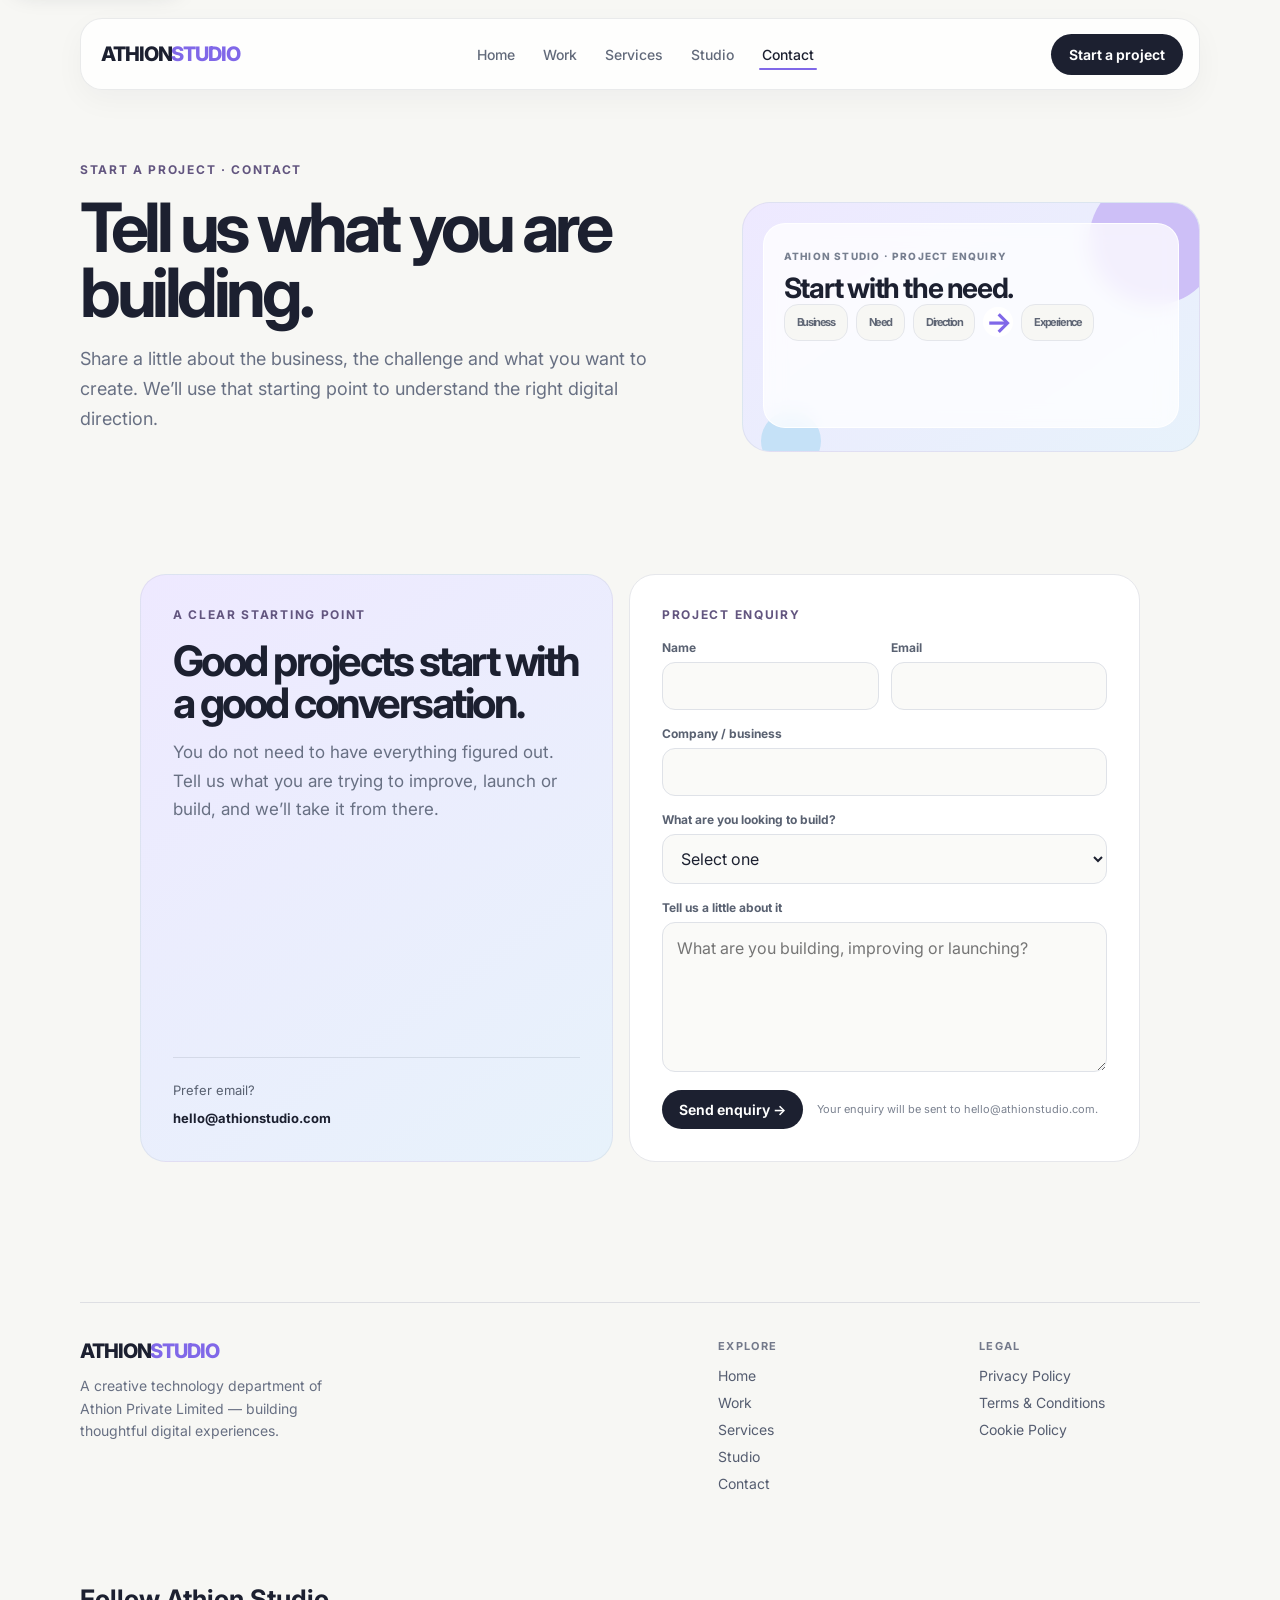
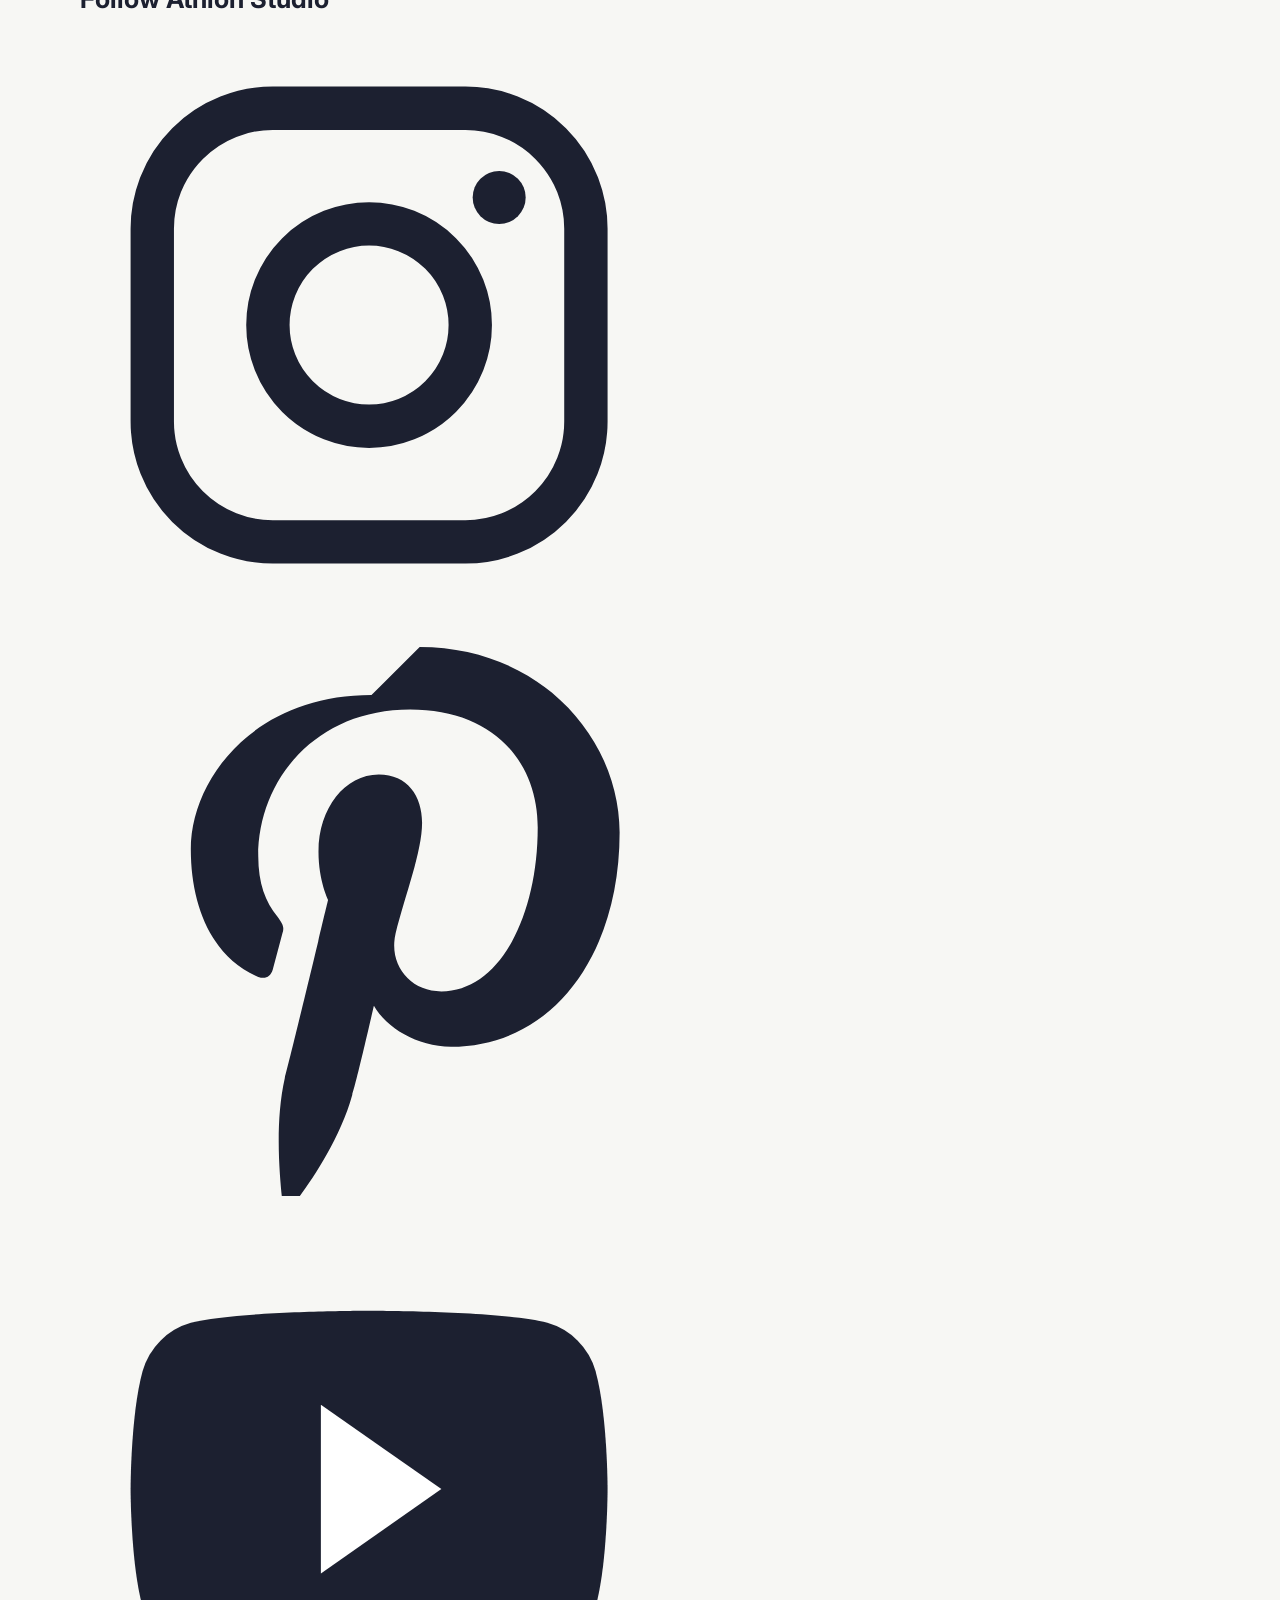
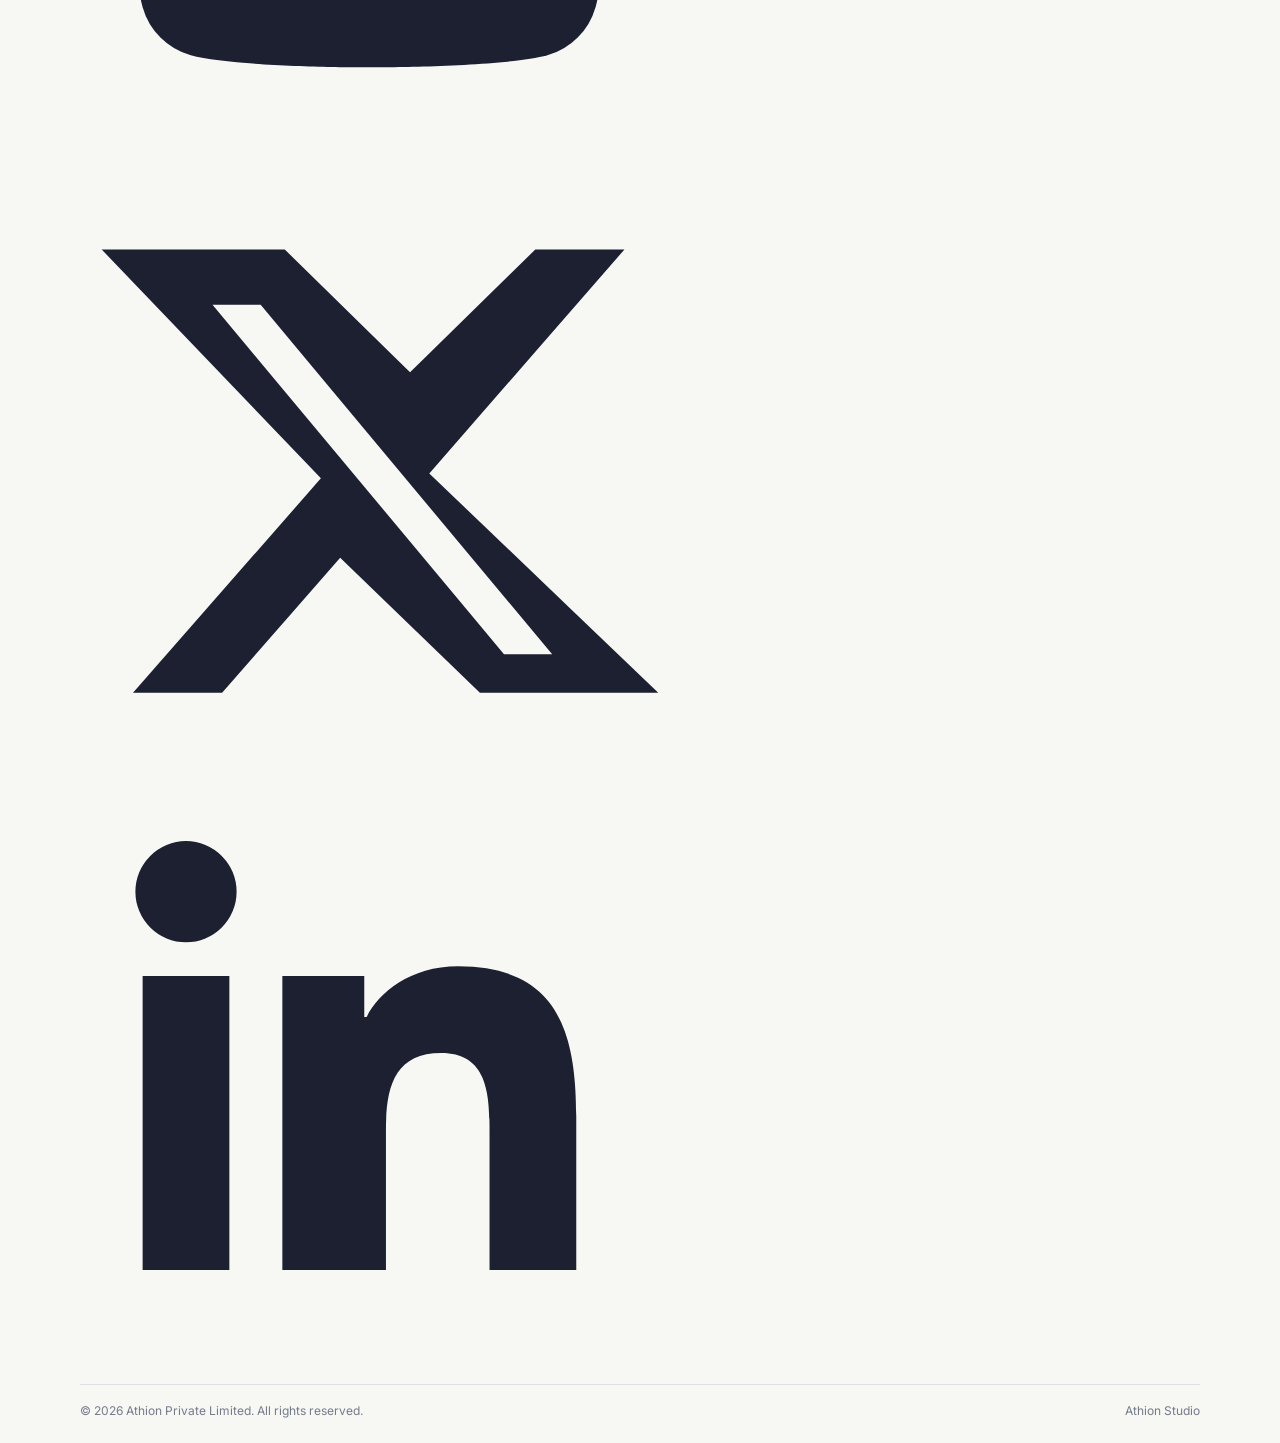
==== commit d618e5f5: "Revise meta description and footer links Updated meta description and footer content for clarity and" ====
--- a/contact.html
+++ b/contact.html
@@ -29,8 +29,8 @@
 @media(max-width:860px){.contact-layout{grid-template-columns:1fr}.contact-intro,.contact-form-card{min-height:0}.contact-intro h2{font-size:40px}}
 @media(max-width:760px){.form-row{grid-template-columns:1fr}.contact-intro,.contact-form-card{padding:24px}.contact-intro h2{font-size:36px}.form-field input,.form-field select,.form-field textarea{font-size:16px}}
 </style>
-<meta content="Tell Athion Studio about your business, project or digital challenge and start a conversation about the right digital direction." name="description"/><meta content="index,follow,max-image-preview:large,max-snippet:-1,max-video-preview:-1" name="robots"/><meta content="Athion Private Limited" name="author"/><meta content="#f7f7f4" name="theme-color"/><link href="https://athionstudio.com/contact.html" rel="canonical"/><meta content="website" property="og:type"/><meta content="Athion Studio" property="og:site_name"/><meta content="Contact Athion Studio | Start a Project" property="og:title"/><meta content="Tell Athion Studio about your business, project or digital challenge and start a conversation about the right digital direction." property="og:description"/><meta content="https://athionstudio.com/contact.html" property="og:url"/><meta content="summary_large_image" name="twitter:card"/><meta content="Contact Athion Studio | Start a Project" name="twitter:title"/><meta content="Tell Athion Studio about your business, project or digital challenge and start a conversation about the right digital direction." name="twitter:description"/><link href="assets/favicon.ico" rel="icon" sizes="any"/>
-<link href="assets/athion-studio-favicon-32.png" rel="icon" type="image/png" sizes="32x32"/>
+<meta content="Contact Athion Studio to discuss a web, mobile application or digital branding project and find the right digital direction for your business." name="description"/><meta content="index,follow,max-image-preview:large,max-snippet:-1,max-video-preview:-1" name="robots"/><meta content="Athion Private Limited" name="author"/><meta content="#f7f7f4" name="theme-color"/><link href="https://athionstudio.com/contact.html" rel="canonical"/><meta content="website" property="og:type"/><meta content="Athion Studio" property="og:site_name"/><meta content="Contact Athion Studio | Start a Project" property="og:title"/><meta content="Contact Athion Studio to discuss a web, mobile application or digital branding project and find the right digital direction for your business." property="og:description"/><meta content="https://athionstudio.com/contact.html" property="og:url"/><meta content="summary_large_image" name="twitter:card"/><meta content="Contact Athion Studio | Start a Project" name="twitter:title"/><meta content="Contact Athion Studio to discuss a web, mobile application or digital branding project and find the right digital direction for your business." name="twitter:description"/><link href="assets/favicon.ico" rel="icon" sizes="any"/>
+<link href="assets/athion-studio-favicon-32.png" rel="icon" sizes="32x32" type="image/png"/>
 <link href="assets/athion-studio-favicon-180.png" rel="apple-touch-icon" sizes="180x180"/><script type="application/ld+json">{"@context":"https://schema.org","@type":"WebPage","name":"Contact Athion Studio","description":"Tell Athion Studio about your business, project or digital challenge and start a conversation about the right digital direction.","url":"https://athionstudio.com/contact.html","isPartOf":{"@type":"WebSite","name":"Athion Studio","url":"https://athionstudio.com/"},"inLanguage":"en-IN"}</script><meta content="en_IN" property="og:locale"/><meta content="https://athionstudio.com/assets/og-image.webp" property="og:image"/>
 <meta content="image/webp" property="og:image:type"/><meta content="1200" property="og:image:width"/><meta content="630" property="og:image:height"/><meta content="Athion Studio — Creative technology for better digital experiences" property="og:image:alt"/><meta content="https://athionstudio.com/assets/og-image.webp" name="twitter:image"/><meta content="Athion Studio — Creative technology for better digital experiences" name="twitter:image:alt"/></head>
 <body><a class="skip-link" href="#main-content">Skip to main content</a>
@@ -39,14 +39,14 @@
 <a class="logo" href="index.html">ATHION<span>STUDIO</span></a>
 <nav aria-label="Primary navigation"><a href="index.html">Home</a><a href="work.html">Work</a><a href="services.html">Services</a><a href="studio.html">Studio</a><a aria-current="page" class="active" href="contact.html">Contact</a></nav>
 <button aria-controls="mobile-menu" aria-expanded="false" aria-label="Open navigation menu" class="mobile-menu-toggle" type="button"><span></span><span></span><span></span></button>
-<div aria-hidden="true" class="mobile-menu" id="mobile-menu"><div class="mobile-menu-inner"><div class="mobile-menu-label">ATHION STUDIO · MENU</div><nav aria-label="Mobile navigation"><a  href="index.html">Home</a><a  href="work.html">Work</a><a  href="services.html">Services</a><a  href="studio.html">Studio</a><a aria-current="page" class="active"  href="contact.html">Contact</a></nav><a class="dark-btn mobile-menu-cta" href="contact.html">Start a project →</a></div></div>
+<div aria-hidden="true" class="mobile-menu" id="mobile-menu"><div class="mobile-menu-inner"><div class="mobile-menu-label">ATHION STUDIO · MENU</div><nav aria-label="Mobile navigation"><a href="index.html">Home</a><a href="work.html">Work</a><a href="services.html">Services</a><a href="studio.html">Studio</a><a aria-current="page" class="active" href="contact.html">Contact</a></nav><a class="dark-btn mobile-menu-cta" href="contact.html">Start a project →</a></div></div>
 <a class="dark-btn nav-cta" href="contact.html">Start a project</a>
 </header>
 <main id="main-content">
 <section class="page-hero wrap">
 <div class="page-hero-grid">
 <div><div class="eyebrow">Start a project · contact</div><h1>Tell us what you are building.</h1><p>Share a little about the business, the challenge and what you want to create. We’ll use that starting point to understand the right digital direction.</p></div>
-<div class="page-hero-visual"><div class="visual-panel"><small>ATHION STUDIO · PROJECT ENQUIRY</small><h2>Start with the need.</h3><div class="visual-flow"><div class="visual-chip">Business</div><div class="visual-chip">Need</div><div class="visual-chip">Direction</div><div class="visual-arrow">→</div><div class="visual-chip">Experience</div></div></div></div>
+<div class="page-hero-visual"><div class="visual-panel"><small>ATHION STUDIO · PROJECT ENQUIRY</small><h2>Start with the need.<div class="visual-flow"><div class="visual-chip">Business</div><div class="visual-chip">Need</div><div class="visual-chip">Direction</div><div class="visual-arrow">→</div><div class="visual-chip">Experience</div></div></h2></div></div>
 </div></section>
 <section class="inner-section">
 <div class="contact-layout">
@@ -70,6 +70,6 @@
 </div>
 </section>
 </main>
-<footer class="footer wrap"><div class="footer-main"><div class="footer-brand"><div class="logo">ATHION<span>STUDIO</span></div><p>A creative technology department of Athion Private Limited — building thoughtful digital experiences.</p></div><div class="footer-links"><div><h2>Explore</h2><a href="index.html">Home</a><a href="work.html">Work</a><a href="services.html">Services</a><a href="studio.html">Studio</a><a href="contact.html">Contact</a></div><div><h2>Legal</h2><a href="legal/privacy.html">Privacy Policy</a><a href="legal/terms.html">Terms &amp; Conditions</a><a href="legal/cookies.html">Cookie Policy</a></div></div></div><div class="footer-bottom"><span>© 2026 Athion Private Limited. All rights reserved.</span><span>Athion Studio</span></div></footer>
+<footer class="footer wrap"><div class="footer-main"><div class="footer-brand"><div class="logo">ATHION<span>STUDIO</span></div><p>A creative technology department of Athion Private Limited — building thoughtful digital experiences.</p></div><div class="footer-links"><div><h2>Explore</h2><a href="index.html">Home</a><a href="work.html">Work</a><a href="services.html">Services</a><a href="studio.html">Studio</a><a href="contact.html">Contact</a></div><div><h2>Legal</h2><a href="legal/privacy.html">Privacy Policy</a><a href="legal/terms.html">Terms &amp; Conditions</a><a href="legal/cookies.html">Cookie Policy</a></div></div><div class="footer-social"><h2>Follow Athion Studio</h2><div aria-label="Athion Studio social media links" class="social-icons"><a aria-label="Instagram" class="social-icon" href="https://www.instagram.com/athionstudio/" rel="noopener noreferrer" target="_blank" title="Instagram"><svg aria-hidden="true" viewbox="0 0 24 24"><rect fill="none" height="18" rx="5" stroke="currentColor" stroke-width="1.8" width="18" x="3" y="3"></rect><circle cx="12" cy="12" fill="none" r="4.2" stroke="currentColor" stroke-width="1.8"></circle><circle cx="17.4" cy="6.7" fill="currentColor" r="1.1"></circle></svg></a><a aria-label="Pinterest" class="social-icon" href="https://www.pinterest.com/athionstudio/" rel="noopener noreferrer" target="_blank" title="Pinterest"><svg aria-hidden="true" viewbox="0 0 24 24"><path d="M12.1 3.2c-4.9 0-7.5 3.5-7.5 6.4 0 2.4.9 4.5 2.8 5.3.3.1.5 0 .6-.3l.4-1.5c.1-.3 0-.4-.2-.7-.5-.6-.8-1.4-.8-2.5 0-3.2 2.4-6.1 6.3-6.1 3.4 0 5.3 2.1 5.3 4.9 0 3.7-1.6 6.8-4 6.8-1.3 0-2.2-1.1-1.9-2.4.4-1.6 1.1-3.4 1.1-4.6 0-1.1-.6-2-1.8-2-1.4 0-2.5 1.4-2.5 3.2 0 1.2.4 2 .4 2s-1.5 6.3-1.8 7.4c-.5 2.2-.1 4.9-.1 5.2.1.2.3.2.4.1.2-.2 1.9-2.4 2.5-4.6.2-.6.9-3.7.9-3.7.5.9 1.8 1.7 3.2 1.7 4.2 0 7-3.8 7-8.9 0-3.9-3.3-7.7-8.3-7.7Z" fill="currentColor"></path></svg></a><a aria-label="YouTube" class="social-icon" href="https://www.youtube.com/@AthionStudio" rel="noopener noreferrer" target="_blank" title="YouTube"><svg aria-hidden="true" viewbox="0 0 24 24"><path d="M21.4 7.1a2.9 2.9 0 0 0-2-2C17.6 4.6 12 4.6 12 4.6s-5.6 0-7.4.5a2.9 2.9 0 0 0-2 2C2.1 8.9 2.1 12 2.1 12s0 3.1.5 4.9a2.9 2.9 0 0 0 2 2c1.8.5 7.4.5 7.4.5s5.6 0 7.4-.5a2.9 2.9 0 0 0 2-2c.5-1.8.5-4.9.5-4.9s0-3.1-.5-4.9Z" fill="currentColor"></path><path d="m10 15.5 5-3.5-5-3.5v7Z" fill="#fff"></path></svg></a><a aria-label="X" class="social-icon" href="https://x.com/AthionStudio" rel="noopener noreferrer" target="_blank" title="X"><svg aria-hidden="true" viewbox="0 0 24 24"><path d="M18.9 2.8h3.7l-8.1 9.3 9.5 9.1h-7.4l-5.8-5.6-4.9 5.6H2.2l7.8-8.9L.9 2.8h7.6l5.2 5.1 5.2-5.1Zm-1.3 16.8h2L7.5 5.1h-2l12.1 14.5Z" fill="currentColor"></path></svg></a><a aria-label="LinkedIn" class="social-icon" href="https://www.linkedin.com/in/athion-studio-913445441/" rel="noopener noreferrer" target="_blank" title="LinkedIn"><svg aria-hidden="true" viewbox="0 0 24 24"><path d="M4.4 3.2a2.1 2.1 0 1 1 0 4.2 2.1 2.1 0 0 1 0-4.2ZM2.6 8.8h3.6V21H2.6V8.8Zm5.8 0h3.4v1.7h.1c.5-1 1.8-2.1 3.8-2.1 4.1 0 4.9 2.7 4.9 6.2V21H17v-5.7c0-1.4 0-3.3-2-3.3s-2.3 1.5-2.3 3.2V21H8.4V8.8Z" fill="currentColor"></path></svg></a></div></div></div><div class="footer-bottom"><span>© 2026 Athion Private Limited. All rights reserved.</span><span>Athion Studio</span></div></footer>
 </div><script src="js/script.js"></script>
 </body></html>
--- a/css/style.css
+++ b/css/style.css
@@ -671,7 +671,8 @@
 .mobile-menu-cta{margin-top:auto;width:100%;padding:15px 18px;font-size:13px}
 body.mobile-menu-open{overflow:hidden}
 @media(max-width:760px){
-  .nav{z-index:1001}
+  /* Mobile drawer fix: backdrop-filter on the header creates a containing block for fixed descendants. */
+  .nav{z-index:1001;backdrop-filter:none;-webkit-backdrop-filter:none}
   .nav nav{display:none}
   /* Keep the mobile drawer navigation visible even though the desktop nav is hidden. */
   .nav .mobile-menu nav{display:grid}
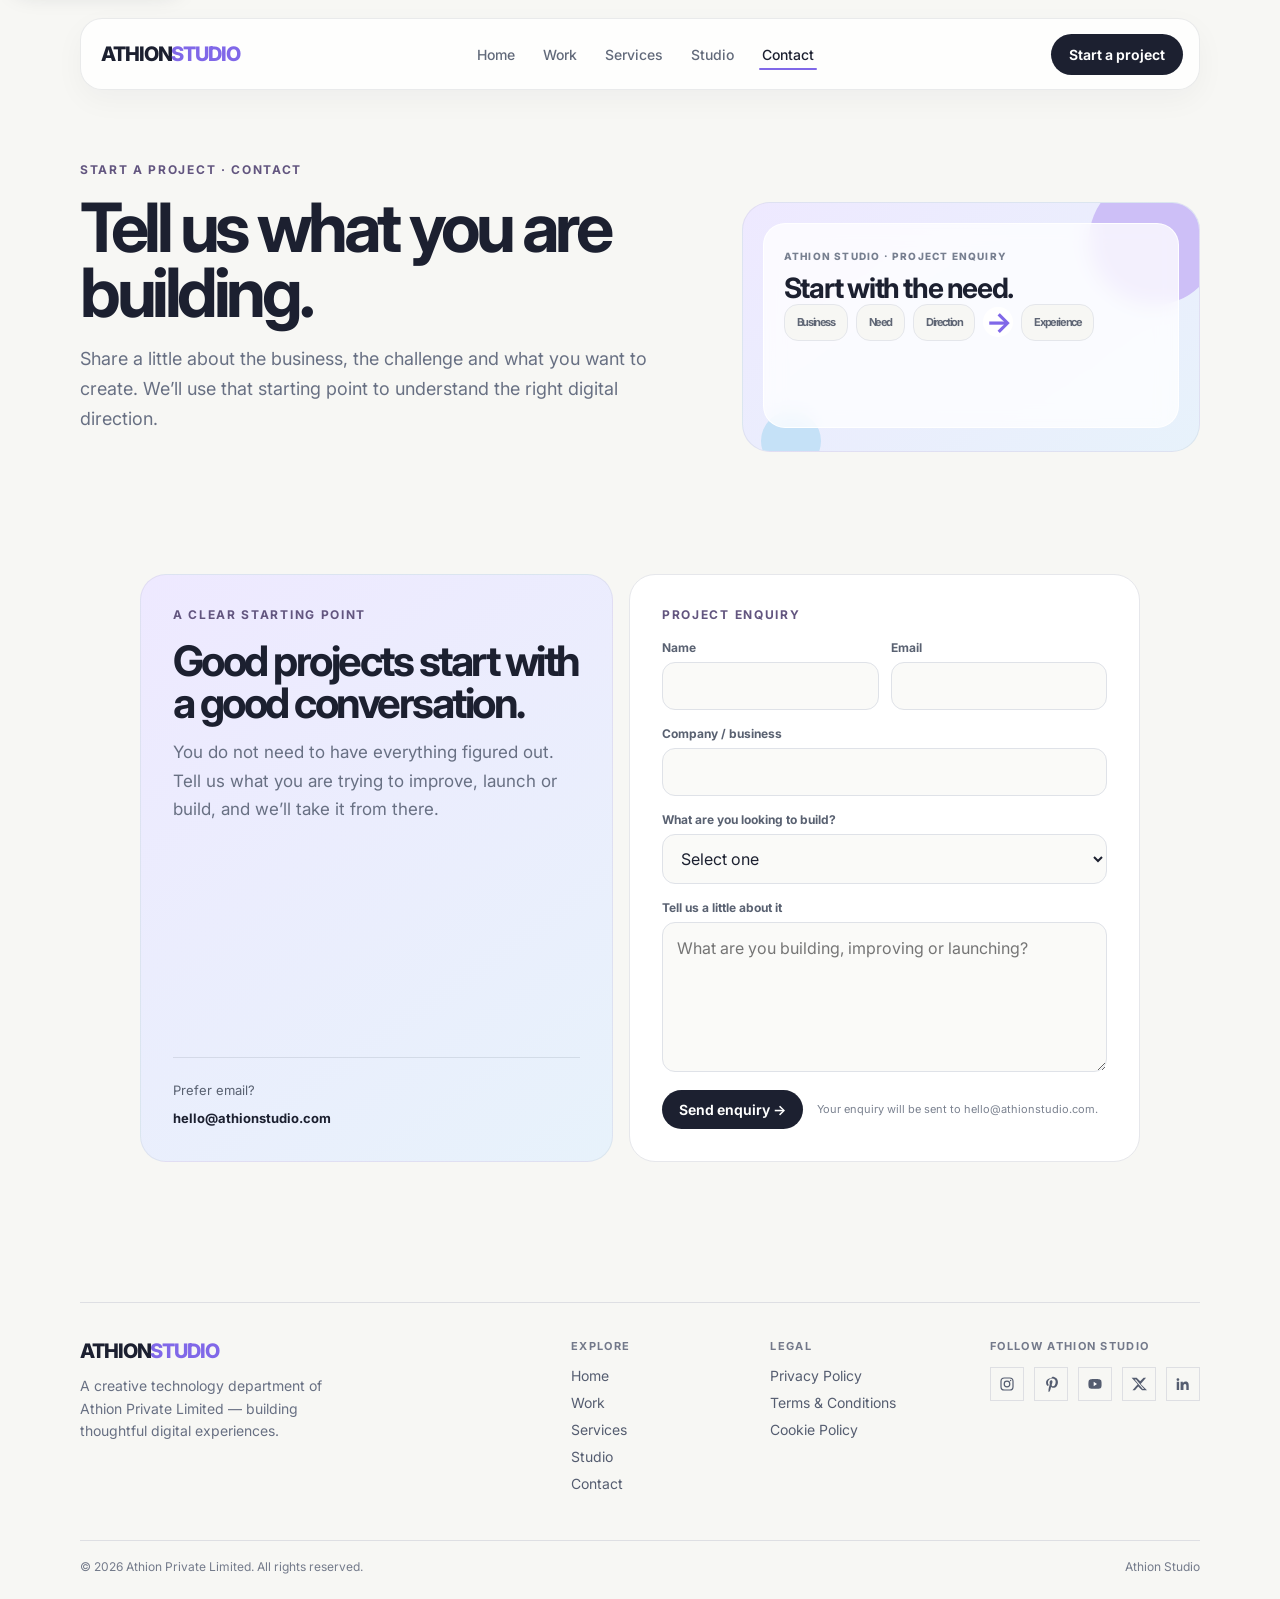
==== commit 66c17bf7: "Add 'defer' attribute to script tag in contact.html" ====
--- a/contact.html
+++ b/contact.html
@@ -71,5 +71,5 @@
 </section>
 </main>
 <footer class="footer wrap"><div class="footer-main"><div class="footer-brand"><div class="logo">ATHION<span>STUDIO</span></div><p>A creative technology department of Athion Private Limited — building thoughtful digital experiences.</p></div><div class="footer-links"><div><h2>Explore</h2><a href="index.html">Home</a><a href="work.html">Work</a><a href="services.html">Services</a><a href="studio.html">Studio</a><a href="contact.html">Contact</a></div><div><h2>Legal</h2><a href="legal/privacy.html">Privacy Policy</a><a href="legal/terms.html">Terms &amp; Conditions</a><a href="legal/cookies.html">Cookie Policy</a></div></div><div class="footer-social"><h2>Follow Athion Studio</h2><div aria-label="Athion Studio social media links" class="social-icons"><a aria-label="Instagram" class="social-icon" href="https://www.instagram.com/athionstudio/" rel="noopener noreferrer" target="_blank" title="Instagram"><svg aria-hidden="true" viewbox="0 0 24 24"><rect fill="none" height="18" rx="5" stroke="currentColor" stroke-width="1.8" width="18" x="3" y="3"></rect><circle cx="12" cy="12" fill="none" r="4.2" stroke="currentColor" stroke-width="1.8"></circle><circle cx="17.4" cy="6.7" fill="currentColor" r="1.1"></circle></svg></a><a aria-label="Pinterest" class="social-icon" href="https://www.pinterest.com/athionstudio/" rel="noopener noreferrer" target="_blank" title="Pinterest"><svg aria-hidden="true" viewbox="0 0 24 24"><path d="M12.1 3.2c-4.9 0-7.5 3.5-7.5 6.4 0 2.4.9 4.5 2.8 5.3.3.1.5 0 .6-.3l.4-1.5c.1-.3 0-.4-.2-.7-.5-.6-.8-1.4-.8-2.5 0-3.2 2.4-6.1 6.3-6.1 3.4 0 5.3 2.1 5.3 4.9 0 3.7-1.6 6.8-4 6.8-1.3 0-2.2-1.1-1.9-2.4.4-1.6 1.1-3.4 1.1-4.6 0-1.1-.6-2-1.8-2-1.4 0-2.5 1.4-2.5 3.2 0 1.2.4 2 .4 2s-1.5 6.3-1.8 7.4c-.5 2.2-.1 4.9-.1 5.2.1.2.3.2.4.1.2-.2 1.9-2.4 2.5-4.6.2-.6.9-3.7.9-3.7.5.9 1.8 1.7 3.2 1.7 4.2 0 7-3.8 7-8.9 0-3.9-3.3-7.7-8.3-7.7Z" fill="currentColor"></path></svg></a><a aria-label="YouTube" class="social-icon" href="https://www.youtube.com/@AthionStudio" rel="noopener noreferrer" target="_blank" title="YouTube"><svg aria-hidden="true" viewbox="0 0 24 24"><path d="M21.4 7.1a2.9 2.9 0 0 0-2-2C17.6 4.6 12 4.6 12 4.6s-5.6 0-7.4.5a2.9 2.9 0 0 0-2 2C2.1 8.9 2.1 12 2.1 12s0 3.1.5 4.9a2.9 2.9 0 0 0 2 2c1.8.5 7.4.5 7.4.5s5.6 0 7.4-.5a2.9 2.9 0 0 0 2-2c.5-1.8.5-4.9.5-4.9s0-3.1-.5-4.9Z" fill="currentColor"></path><path d="m10 15.5 5-3.5-5-3.5v7Z" fill="#fff"></path></svg></a><a aria-label="X" class="social-icon" href="https://x.com/AthionStudio" rel="noopener noreferrer" target="_blank" title="X"><svg aria-hidden="true" viewbox="0 0 24 24"><path d="M18.9 2.8h3.7l-8.1 9.3 9.5 9.1h-7.4l-5.8-5.6-4.9 5.6H2.2l7.8-8.9L.9 2.8h7.6l5.2 5.1 5.2-5.1Zm-1.3 16.8h2L7.5 5.1h-2l12.1 14.5Z" fill="currentColor"></path></svg></a><a aria-label="LinkedIn" class="social-icon" href="https://www.linkedin.com/in/athion-studio-913445441/" rel="noopener noreferrer" target="_blank" title="LinkedIn"><svg aria-hidden="true" viewbox="0 0 24 24"><path d="M4.4 3.2a2.1 2.1 0 1 1 0 4.2 2.1 2.1 0 0 1 0-4.2ZM2.6 8.8h3.6V21H2.6V8.8Zm5.8 0h3.4v1.7h.1c.5-1 1.8-2.1 3.8-2.1 4.1 0 4.9 2.7 4.9 6.2V21H17v-5.7c0-1.4 0-3.3-2-3.3s-2.3 1.5-2.3 3.2V21H8.4V8.8Z" fill="currentColor"></path></svg></a></div></div></div><div class="footer-bottom"><span>© 2026 Athion Private Limited. All rights reserved.</span><span>Athion Studio</span></div></footer>
-</div><script src="js/script.js"></script>
+</div><script src="js/script.js defer"></script>
 </body></html>
--- a/css/style.css
+++ b/css/style.css
@@ -694,3 +694,12 @@
 @media(prefers-reduced-motion:reduce){
   .mobile-menu-toggle span,.mobile-menu{transition:none!important}
 }
+
+/* Social footer */
+.footer-main{grid-template-columns:1.2fr 1fr auto}
+.footer-social h2{font-size:11px;text-transform:uppercase;letter-spacing:.12em;margin:0 0 14px;color:#73798a}
+.social-icons{display:flex;align-items:center;gap:10px}
+.social-icon{width:34px;height:34px;display:inline-flex;align-items:center;justify-content:center;border:1px solid #dedfe3;color:#555d70;text-decoration:none;transition:color .2s ease,background-color .2s ease,border-color .2s ease,transform .2s ease}
+.social-icon svg{width:16px;height:16px;display:block}
+.social-icon:hover{color:#fff;background:#111;border-color:#111;transform:translateY(-2px)}
+@media(max-width:760px){.footer-main{grid-template-columns:1fr;gap:30px}.footer-social{padding-top:2px}}
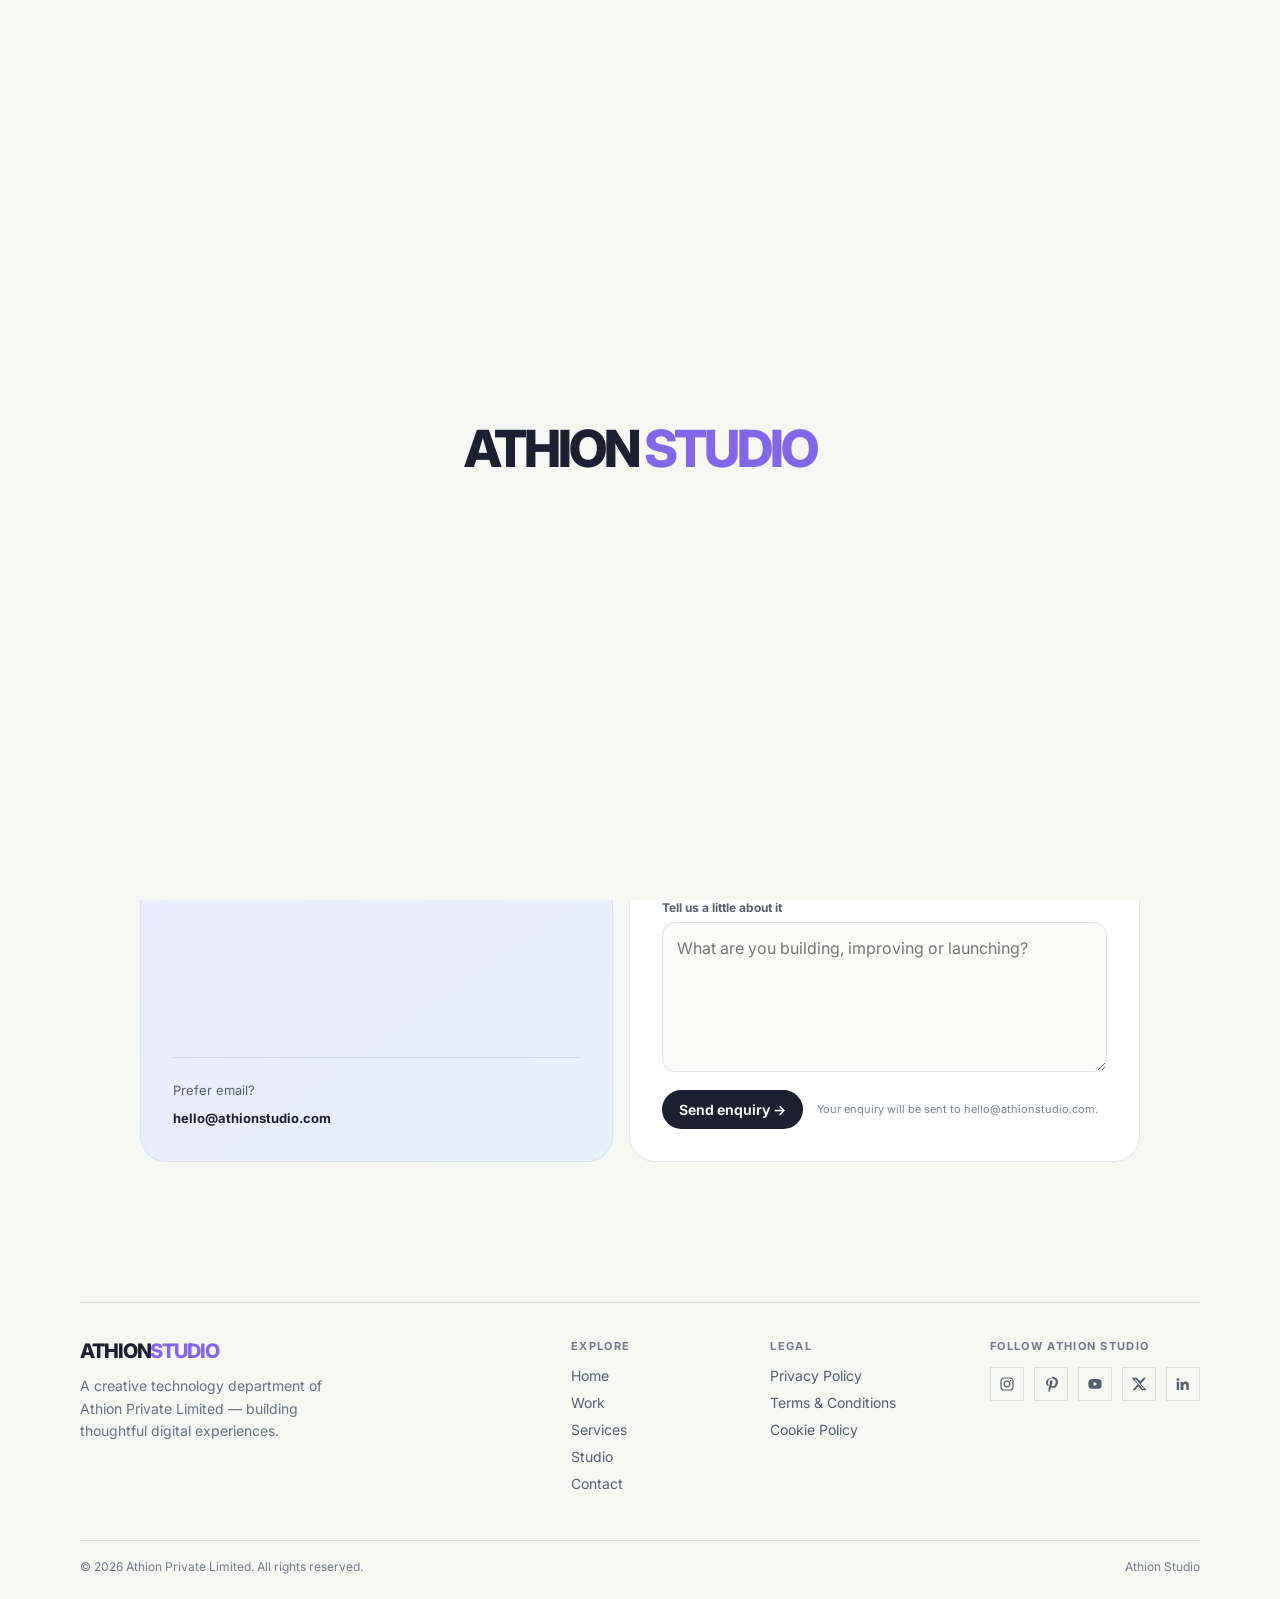
==== commit c2952668: "Fix font link and script tag in contact.html" ====
--- a/contact.html
+++ b/contact.html
@@ -71,5 +71,5 @@
 </section>
 </main>
 <footer class="footer wrap"><div class="footer-main"><div class="footer-brand"><div class="logo">ATHION<span>STUDIO</span></div><p>A creative technology department of Athion Private Limited — building thoughtful digital experiences.</p></div><div class="footer-links"><div><h2>Explore</h2><a href="index.html">Home</a><a href="work.html">Work</a><a href="services.html">Services</a><a href="studio.html">Studio</a><a href="contact.html">Contact</a></div><div><h2>Legal</h2><a href="legal/privacy.html">Privacy Policy</a><a href="legal/terms.html">Terms &amp; Conditions</a><a href="legal/cookies.html">Cookie Policy</a></div></div><div class="footer-social"><h2>Follow Athion Studio</h2><div aria-label="Athion Studio social media links" class="social-icons"><a aria-label="Instagram" class="social-icon" href="https://www.instagram.com/athionstudio/" rel="noopener noreferrer" target="_blank" title="Instagram"><svg aria-hidden="true" viewbox="0 0 24 24"><rect fill="none" height="18" rx="5" stroke="currentColor" stroke-width="1.8" width="18" x="3" y="3"></rect><circle cx="12" cy="12" fill="none" r="4.2" stroke="currentColor" stroke-width="1.8"></circle><circle cx="17.4" cy="6.7" fill="currentColor" r="1.1"></circle></svg></a><a aria-label="Pinterest" class="social-icon" href="https://www.pinterest.com/athionstudio/" rel="noopener noreferrer" target="_blank" title="Pinterest"><svg aria-hidden="true" viewbox="0 0 24 24"><path d="M12.1 3.2c-4.9 0-7.5 3.5-7.5 6.4 0 2.4.9 4.5 2.8 5.3.3.1.5 0 .6-.3l.4-1.5c.1-.3 0-.4-.2-.7-.5-.6-.8-1.4-.8-2.5 0-3.2 2.4-6.1 6.3-6.1 3.4 0 5.3 2.1 5.3 4.9 0 3.7-1.6 6.8-4 6.8-1.3 0-2.2-1.1-1.9-2.4.4-1.6 1.1-3.4 1.1-4.6 0-1.1-.6-2-1.8-2-1.4 0-2.5 1.4-2.5 3.2 0 1.2.4 2 .4 2s-1.5 6.3-1.8 7.4c-.5 2.2-.1 4.9-.1 5.2.1.2.3.2.4.1.2-.2 1.9-2.4 2.5-4.6.2-.6.9-3.7.9-3.7.5.9 1.8 1.7 3.2 1.7 4.2 0 7-3.8 7-8.9 0-3.9-3.3-7.7-8.3-7.7Z" fill="currentColor"></path></svg></a><a aria-label="YouTube" class="social-icon" href="https://www.youtube.com/@AthionStudio" rel="noopener noreferrer" target="_blank" title="YouTube"><svg aria-hidden="true" viewbox="0 0 24 24"><path d="M21.4 7.1a2.9 2.9 0 0 0-2-2C17.6 4.6 12 4.6 12 4.6s-5.6 0-7.4.5a2.9 2.9 0 0 0-2 2C2.1 8.9 2.1 12 2.1 12s0 3.1.5 4.9a2.9 2.9 0 0 0 2 2c1.8.5 7.4.5 7.4.5s5.6 0 7.4-.5a2.9 2.9 0 0 0 2-2c.5-1.8.5-4.9.5-4.9s0-3.1-.5-4.9Z" fill="currentColor"></path><path d="m10 15.5 5-3.5-5-3.5v7Z" fill="#fff"></path></svg></a><a aria-label="X" class="social-icon" href="https://x.com/AthionStudio" rel="noopener noreferrer" target="_blank" title="X"><svg aria-hidden="true" viewbox="0 0 24 24"><path d="M18.9 2.8h3.7l-8.1 9.3 9.5 9.1h-7.4l-5.8-5.6-4.9 5.6H2.2l7.8-8.9L.9 2.8h7.6l5.2 5.1 5.2-5.1Zm-1.3 16.8h2L7.5 5.1h-2l12.1 14.5Z" fill="currentColor"></path></svg></a><a aria-label="LinkedIn" class="social-icon" href="https://www.linkedin.com/in/athion-studio-913445441/" rel="noopener noreferrer" target="_blank" title="LinkedIn"><svg aria-hidden="true" viewbox="0 0 24 24"><path d="M4.4 3.2a2.1 2.1 0 1 1 0 4.2 2.1 2.1 0 0 1 0-4.2ZM2.6 8.8h3.6V21H2.6V8.8Zm5.8 0h3.4v1.7h.1c.5-1 1.8-2.1 3.8-2.1 4.1 0 4.9 2.7 4.9 6.2V21H17v-5.7c0-1.4 0-3.3-2-3.3s-2.3 1.5-2.3 3.2V21H8.4V8.8Z" fill="currentColor"></path></svg></a></div></div></div><div class="footer-bottom"><span>© 2026 Athion Private Limited. All rights reserved.</span><span>Athion Studio</span></div></footer>
-</div><script src="js/script.js defer"></script>
+</div><script src="js/script.js"></script>
 </body></html>
